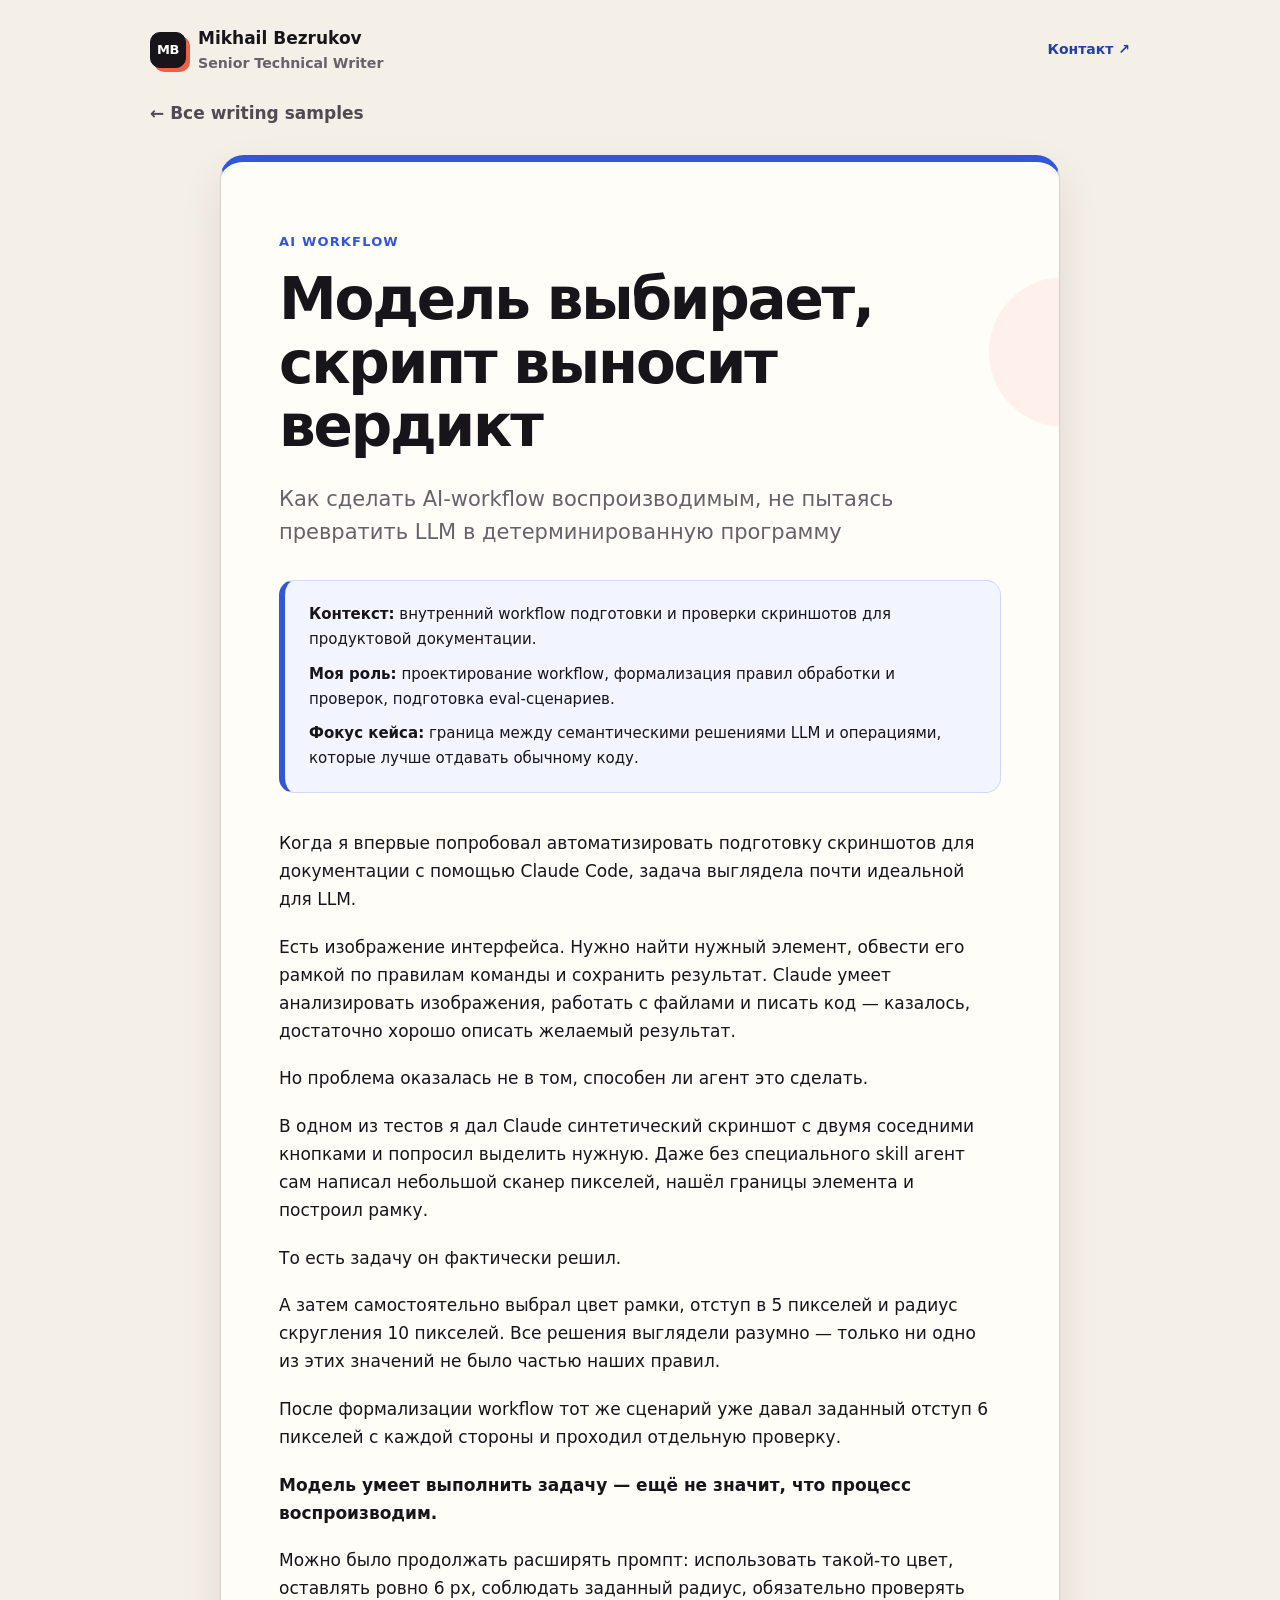
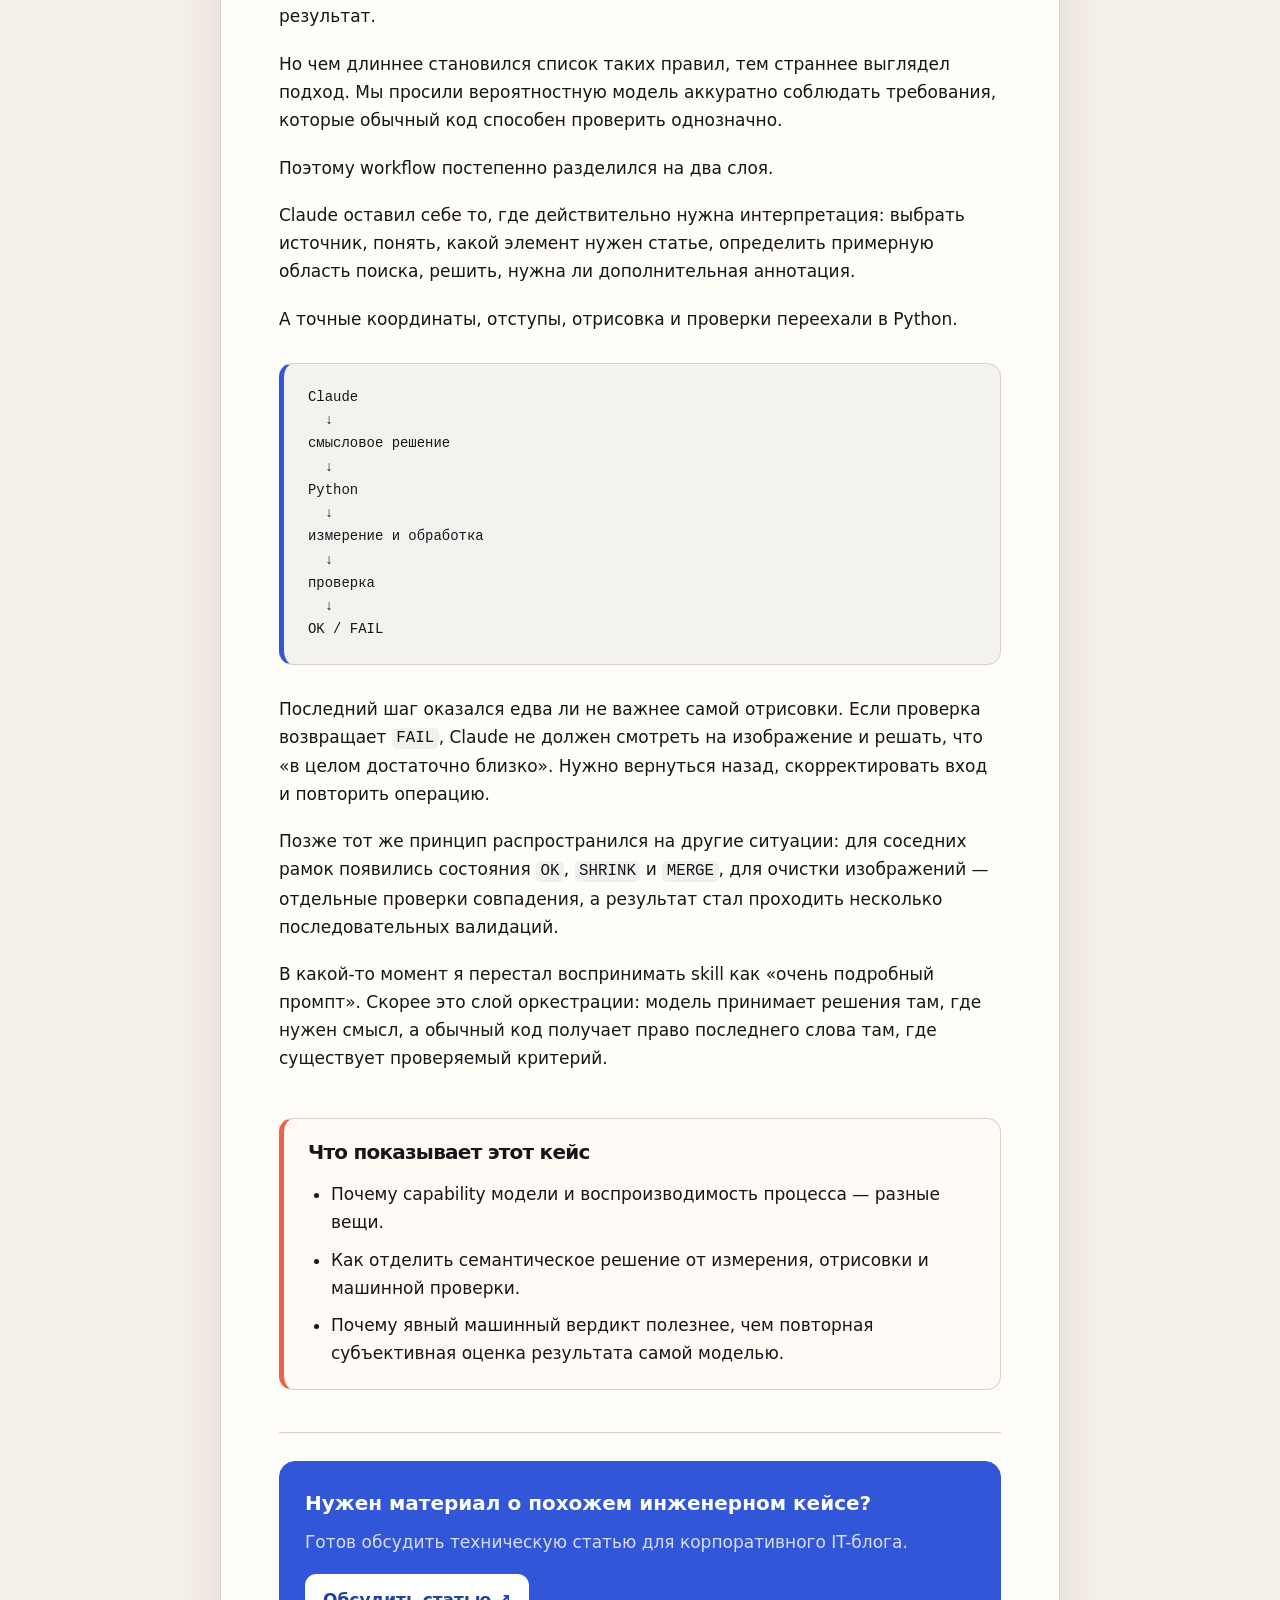
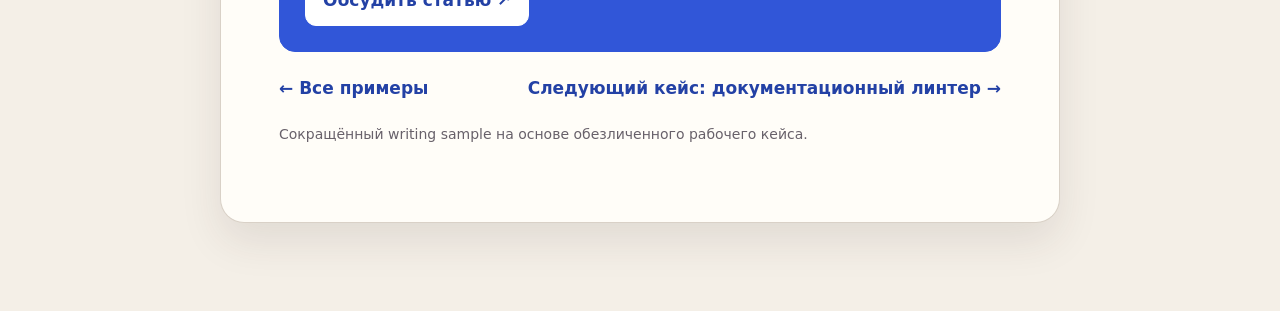
==== samples/ai-workflow.html @ 76d40fda "Update GitHub Pages URLs after username change" ====
<!doctype html>
<html lang="ru">
<head>
  <meta charset="utf-8">
  <meta name="viewport" content="width=device-width, initial-scale=1">
  <meta name="description" content="Как разделить семантические решения LLM и детерминированные проверки, чтобы AI-workflow стал воспроизводимым.">
  <meta name="author" content="Mikhail Bezrukov">
  <meta name="robots" content="index, follow">
  <meta property="og:title" content="Модель выбирает, скрипт выносит вердикт — Mikhail Bezrukov">
  <meta property="og:description" content="Как разделить семантические решения LLM и детерминированные проверки, чтобы AI-workflow стал воспроизводимым.">
  <meta property="og:type" content="article">
  <meta property="og:url" content="https://mikhail-bezrukov-tw.github.io/technical-writing-samples-ru/samples/ai-workflow.html">
  <meta property="og:locale" content="ru_RU">
  <meta name="twitter:card" content="summary">
  <title>Модель выбирает, скрипт выносит вердикт — Mikhail Bezrukov</title>
  <link rel="canonical" href="https://mikhail-bezrukov-tw.github.io/technical-writing-samples-ru/samples/ai-workflow.html">
  <link rel="stylesheet" href="../styles.css">
</head>
<body>
  <div class="article-shell">
    <header class="article-masthead">
      <a class="article-author" href="../index.html">
        <span class="article-author-mark">MB</span>
        <span>Mikhail Bezrukov<small>Senior Technical Writer</small></span>
      </a>
      <a class="article-contact" href="https://t.me/el_miguel" target="_blank" rel="noreferrer">Контакт ↗</a>
    </header>
    <div class="article-top">
      <a class="back" href="../index.html#samples">← Все writing samples</a>
    </div>
  </div>

  <article class="article">
    <p class="eyebrow">AI workflow</p>
    <h1>Модель выбирает, скрипт выносит вердикт</h1>
    <p class="subtitle">Как сделать AI-workflow воспроизводимым, не пытаясь превратить LLM в детерминированную программу</p>

    <div class="case-context">
      <p><strong>Контекст:</strong> внутренний workflow подготовки и проверки скриншотов для продуктовой документации.</p>
      <p><strong>Моя роль:</strong> проектирование workflow, формализация правил обработки и проверок, подготовка eval-сценариев.</p>
      <p><strong>Фокус кейса:</strong> граница между семантическими решениями LLM и операциями, которые лучше отдавать обычному коду.</p>
    </div>

    <p>Когда я впервые попробовал автоматизировать подготовку скриншотов для документации с помощью Claude Code, задача выглядела почти идеальной для LLM.</p>

    <p>Есть изображение интерфейса. Нужно найти нужный элемент, обвести его рамкой по правилам команды и сохранить результат. Claude умеет анализировать изображения, работать с файлами и писать код — казалось, достаточно хорошо описать желаемый результат.</p>

    <p>Но проблема оказалась не в том, способен ли агент это сделать.</p>

    <p>В одном из тестов я дал Claude синтетический скриншот с двумя соседними кнопками и попросил выделить нужную. Даже без специального skill агент сам написал небольшой сканер пикселей, нашёл границы элемента и построил рамку.</p>

    <p>То есть задачу он фактически решил.</p>

    <p>А затем самостоятельно выбрал цвет рамки, отступ в 5 пикселей и радиус скругления 10 пикселей. Все решения выглядели разумно — только ни одно из этих значений не было частью наших правил.</p>

    <p>После формализации workflow тот же сценарий уже давал заданный отступ 6 пикселей с каждой стороны и проходил отдельную проверку.</p>

    <p><strong>Модель умеет выполнить задачу — ещё не значит, что процесс воспроизводим.</strong></p>

    <p>Можно было продолжать расширять промпт: использовать такой-то цвет, оставлять ровно 6 px, соблюдать заданный радиус, обязательно проверять результат.</p>

    <p>Но чем длиннее становился список таких правил, тем страннее выглядел подход. Мы просили вероятностную модель аккуратно соблюдать требования, которые обычный код способен проверить однозначно.</p>

    <p>Поэтому workflow постепенно разделился на два слоя.</p>

    <p>Claude оставил себе то, где действительно нужна интерпретация: выбрать источник, понять, какой элемент нужен статье, определить примерную область поиска, решить, нужна ли дополнительная аннотация.</p>

    <p>А точные координаты, отступы, отрисовка и проверки переехали в Python.</p>

<pre><code>Claude
  ↓
смысловое решение
  ↓
Python
  ↓
измерение и обработка
  ↓
проверка
  ↓
OK / FAIL</code></pre>

    <p>Последний шаг оказался едва ли не важнее самой отрисовки. Если проверка возвращает <code>FAIL</code>, Claude не должен смотреть на изображение и решать, что «в целом достаточно близко». Нужно вернуться назад, скорректировать вход и повторить операцию.</p>

    <p>Позже тот же принцип распространился на другие ситуации: для соседних рамок появились состояния <code>OK</code>, <code>SHRINK</code> и <code>MERGE</code>, для очистки изображений — отдельные проверки совпадения, а результат стал проходить несколько последовательных валидаций.</p>

    <p>В какой-то момент я перестал воспринимать skill как «очень подробный промпт». Скорее это слой оркестрации: модель принимает решения там, где нужен смысл, а обычный код получает право последнего слова там, где существует проверяемый критерий.</p>

    <div class="sample-note">
      <h2>Что показывает этот кейс</h2>
      <ul>
        <li>Почему capability модели и воспроизводимость процесса — разные вещи.</li>
        <li>Как отделить семантическое решение от измерения, отрисовки и машинной проверки.</li>
        <li>Почему явный машинный вердикт полезнее, чем повторная субъективная оценка результата самой моделью.</li>
      </ul>
    </div>

    <div class="article-footer">
      <div class="article-footer-cta">
        <strong>Нужен материал о похожем инженерном кейсе?</strong>
        <p>Готов обсудить техническую статью для корпоративного IT-блога.</p>
        <a class="button" href="https://t.me/el_miguel" target="_blank" rel="noreferrer">Обсудить статью ↗</a>
      </div>
      <div class="article-next">
        <a href="../index.html#samples">← Все примеры</a>
        <a href="docs-linter.html">Следующий кейс: документационный линтер →</a>
      </div>
      <p class="meta">Сокращённый writing sample на основе обезличенного рабочего кейса.</p>
    </div>
  </article>
</body>
</html>
---- styles.css ----
:root {
  --bg: #f4efe7;
  --paper: #fffdf8;
  --surface: #ffffff;
  --surface-soft: #f8f7f3;
  --text: #17151a;
  --muted: #68616a;
  --muted-dark: #514a54;
  --border: #d9d1c7;
  --border-strong: #c9c0b4;

  --accent: #3156d8;
  --accent-dark: #2341a5;
  --accent-soft: #e8edff;

  --coral: #ef6048;
  --coral-dark: #bd402f;
  --coral-soft: #ffe9e3;

  --code-bg: #f1f0ec;
  --max: 1180px;
  --article: 840px;
  --radius: 22px;
  --shadow: 0 18px 42px rgba(55, 43, 37, 0.10);
}

* {
  box-sizing: border-box;
}

html {
  scroll-behavior: smooth;
}

::selection {
  background: #cdd8ff;
  color: var(--text);
}

body {
  margin: 0;
  background: var(--bg);
  color: var(--text);
  font-family: ui-sans-serif, system-ui, -apple-system, BlinkMacSystemFont, "Segoe UI",
    sans-serif;
  line-height: 1.65;
  font-size: 17px;
  -webkit-font-smoothing: antialiased;
}

a {
  color: inherit;
}

a,
button,
.card {
  -webkit-tap-highlight-color: transparent;
}

a:focus-visible,
.button:focus-visible,
.card:focus-visible {
  outline: 3px solid rgba(49, 86, 216, 0.33);
  outline-offset: 4px;
}

.wrap {
  width: min(calc(100% - 48px), var(--max));
  margin: 0 auto;
}

/* Hero */

.hero {
  position: relative;
  overflow: hidden;
  padding: 0 0 74px;
  background:
    linear-gradient(135deg, #fffdf8 0%, #fffdf8 72%, #edf1ff 72%, #edf1ff 100%);
  border-bottom: 1px solid var(--border);
}

.hero::before {
  content: "";
  position: absolute;
  right: 9%;
  top: 150px;
  width: 170px;
  height: 170px;
  border: 1px solid rgba(239, 96, 72, 0.55);
  border-radius: 32px;
  background: rgba(255, 233, 227, 0.86);
  transform: rotate(8deg);
  box-shadow: 22px 22px 0 rgba(49, 86, 216, 0.08);
  pointer-events: none;
}

.hero::after {
  content: "";
  position: absolute;
  right: -105px;
  bottom: -160px;
  width: 330px;
  height: 330px;
  border: 1px solid rgba(49, 86, 216, 0.26);
  border-radius: 50%;
  box-shadow:
    0 0 0 46px rgba(49, 86, 216, 0.045),
    0 0 0 92px rgba(49, 86, 216, 0.022);
  pointer-events: none;
}

.topnav {
  display: flex;
  align-items: center;
  justify-content: space-between;
  min-height: 76px;
  margin-bottom: 58px;
}

.brand {
  display: inline-grid;
  place-items: center;
  width: 42px;
  height: 42px;
  border: 1px solid var(--text);
  border-radius: 11px;
  background: var(--text);
  color: #fff;
  text-decoration: none;
  font-weight: 850;
  letter-spacing: -0.04em;
  box-shadow: 5px 5px 0 var(--coral);
  transition: transform .15s ease, box-shadow .15s ease;
}

.brand:hover {
  transform: translate(-1px, -1px);
  box-shadow: 7px 7px 0 var(--coral);
}

.nav-links {
  display: flex;
  align-items: center;
  gap: 30px;
}

.nav-links a {
  position: relative;
  color: var(--muted-dark);
  text-decoration: none;
  font-size: 15px;
  font-weight: 700;
}

.nav-links a::after {
  content: "";
  position: absolute;
  left: 0;
  right: 100%;
  bottom: -5px;
  height: 2px;
  background: var(--coral);
  transition: right .16s ease;
}

.nav-links a:hover::after {
  right: 0;
}

.hero-inner {
  position: relative;
  z-index: 1;
  max-width: 900px;
}

.eyebrow {
  margin: 0 0 16px;
  color: var(--accent);
  font-size: 13px;
  font-weight: 850;
  letter-spacing: .09em;
  text-transform: uppercase;
}

.hero .eyebrow::before {
  content: "●";
  margin-right: 9px;
  color: var(--coral);
  font-size: .72em;
  vertical-align: 1px;
}

h1,
h2,
h3 {
  line-height: 1.1;
  letter-spacing: -0.038em;
}

h1 {
  margin: 0;
  font-size: clamp(48px, 7vw, 82px);
  font-weight: 820;
}

.role {
  margin: 14px 0 0;
  color: var(--muted);
  font-size: clamp(24px, 3.5vw, 36px);
  letter-spacing: -0.025em;
}

.lead {
  max-width: 820px;
  margin: 32px 0 0;
  font-size: 21px;
  line-height: 1.58;
}

.hero-actions {
  display: flex;
  flex-wrap: wrap;
  gap: 12px;
  margin-top: 32px;
}

/* Generic */

.tags {
  display: flex;
  flex-wrap: wrap;
  gap: 8px;
}

.tag {
  display: inline-flex;
  align-items: center;
  padding: 7px 11px;
  border: 1px solid var(--border);
  border-radius: 999px;
  background: rgba(255,255,255,0.76);
  color: #4e4850;
  font-size: 13px;
  font-weight: 650;
}

.button {
  display: inline-flex;
  align-items: center;
  justify-content: center;
  min-height: 46px;
  padding: 11px 17px;
  border: 1px solid var(--accent);
  border-radius: 11px;
  background: var(--accent);
  color: #fff;
  font-weight: 780;
  text-decoration: none;
  box-shadow: 0 7px 0 rgba(35, 65, 165, .12);
  transition:
    transform .15s ease,
    box-shadow .15s ease,
    background .15s ease;
}

.button:hover {
  transform: translateY(-2px);
  box-shadow: 0 10px 20px rgba(49, 86, 216, .17);
}

.button.secondary {
  border-color: var(--border-strong);
  background: var(--paper);
  color: var(--text);
  box-shadow: none;
}

.button.secondary:hover {
  border-color: var(--coral);
  color: var(--coral-dark);
}

.section {
  padding: 82px 0;
  border-bottom: 1px solid var(--border);
}

#about.section {
  background: #fff9f1;
}

#samples.section {
  background:
    linear-gradient(rgba(49, 86, 216, 0.035) 1px, transparent 1px),
    linear-gradient(90deg, rgba(49, 86, 216, 0.035) 1px, transparent 1px),
    #f0f3ff;
  background-size: 32px 32px;
}

#contact.section {
  background: #fff9f1;
}

.section-grid {
  display: grid;
  grid-template-columns: 230px minmax(0, 800px);
  gap: 72px;
  align-items: start;
}

.section-label span {
  display: inline-grid;
  place-items: center;
  min-width: 40px;
  height: 28px;
  padding: 0 10px;
  margin-bottom: 12px;
  border-radius: 999px;
  background: var(--coral);
  color: #fff;
  font-size: 12px;
  font-weight: 850;
  letter-spacing: .09em;
}

.section-label h2,
.section-heading h2 {
  margin: 0;
  font-size: 32px;
}

.section-heading {
  display: flex;
  align-items: end;
  justify-content: space-between;
  gap: 32px;
  margin-bottom: 34px;
}

.section-heading > p {
  max-width: 560px;
  margin: 0;
  color: var(--muted-dark);
  text-align: right;
}

.about {
  max-width: 800px;
  color: #343039;
}

.about p {
  margin: 0 0 1.25em;
}

.about p:last-child {
  margin-bottom: 0;
}

.about-lead {
  color: var(--text);
  font-size: 23px;
  line-height: 1.5;
  letter-spacing: -0.015em;
}

.about-note {
  margin-top: 22px !important;
  color: var(--muted);
  font-size: 14px;
}

.proof-grid {
  display: grid;
  grid-template-columns: repeat(2, minmax(0, 1fr));
  gap: 12px;
  margin: 30px 0 22px;
}

.proof {
  position: relative;
  overflow: hidden;
  padding: 20px 20px 19px;
  border: 1px solid var(--border);
  border-radius: 16px;
  background: var(--paper);
  box-shadow: 0 8px 20px rgba(77, 59, 48, .045);
}

.proof::before {
  content: "";
  position: absolute;
  inset: 0 auto 0 0;
  width: 5px;
  background: var(--accent);
}

.proof strong {
  display: block;
  margin-bottom: 5px;
  color: var(--text);
  font-size: 18px;
}

.proof span {
  color: var(--muted);
  font-size: 14px;
}

.expertise-row {
  display: flex;
  flex-wrap: wrap;
  gap: 8px;
  margin: 4px 0 22px;
}

.expertise-pill {
  display: inline-flex;
  align-items: center;
  min-height: 34px;
  padding: 7px 12px;
  border: 1px solid var(--border);
  border-radius: 999px;
  background: rgba(255,255,255,.78);
  color: var(--muted-dark);
  font-size: 13px;
  font-weight: 700;
  line-height: 1;
}

/* Cards */

.grid {
  display: grid;
  grid-template-columns: repeat(3, minmax(0, 1fr));
  gap: 18px;
}

.card {
  --card-accent: var(--accent);
  position: relative;
  display: flex;
  flex-direction: column;
  min-height: 405px;
  padding: 27px 25px 24px;
  overflow: hidden;
  border: 1px solid rgba(23, 21, 26, 0.14);
  border-radius: var(--radius);
  background: var(--paper);
  box-shadow: 0 12px 26px rgba(47, 39, 35, .07);
  text-decoration: none;
  transition:
    transform .18s ease,
    border-color .18s ease,
    box-shadow .18s ease;
}

.grid .card {
  --card-accent: var(--accent);
}

.grid .card.featured-card {
  --card-accent: var(--coral);
}

.grid .card.short-card {
  --card-accent: var(--accent);
}

.card::before {
  content: "";
  position: absolute;
  inset: 0 0 auto 0;
  height: 6px;
  background: var(--card-accent);
}

.card::after {
  content: "";
  position: absolute;
  right: -34px;
  bottom: -48px;
  width: 120px;
  height: 120px;
  border: 1px solid color-mix(in srgb, var(--card-accent) 28%, transparent);
  border-radius: 50%;
  opacity: .8;
  pointer-events: none;
}

.card:hover {
  transform: translateY(-6px);
  border-color: color-mix(in srgb, var(--card-accent) 45%, var(--border));
  box-shadow: 0 20px 38px rgba(47, 39, 35, .12);
}

.featured-card {
  background: #fffaf7;
}

.card-top {
  display: flex;
  align-items: center;
  justify-content: space-between;
  gap: 14px;
  margin-bottom: 20px;
}

.card-kicker {
  color: var(--card-accent);
  font-size: 12px;
  font-weight: 850;
  text-transform: uppercase;
  letter-spacing: .075em;
}

.card-number {
  color: color-mix(in srgb, var(--card-accent) 72%, #6f6870);
  font-size: 14px;
  font-weight: 850;
}

.card h3 {
  margin: 0;
  font-size: 26px;
}

.card > p {
  margin: 18px 0 0;
  color: var(--muted);
}

.card .tags {
  margin-top: auto;
  padding-top: 24px;
}

.card .tag {
  border-color: color-mix(in srgb, var(--card-accent) 20%, var(--border));
  background: color-mix(in srgb, var(--card-accent) 6%, #fff);
}

.card-link {
  display: flex;
  align-items: center;
  gap: 8px;
  margin-top: 20px;
  color: var(--card-accent);
  font-weight: 850;
}

.card-link span {
  transition: transform .16s ease;
}

.card:hover .card-link span {
  transform: translateX(5px);
}

/* Bottom CTA */

.section-last {
  padding-bottom: 74px;
}

.bottom-grid {
  display: grid;
  grid-template-columns: 1.08fr .92fr;
  gap: 18px;
}

.cta-card {
  min-height: 300px;
  padding: 31px;
  border: 1px solid var(--border);
  border-radius: var(--radius);
  background: var(--paper);
  box-shadow: 0 12px 30px rgba(55, 43, 37, .07);
}

.cta-accent {
  border-color: var(--accent);
  background: var(--accent);
  color: #fff;
  box-shadow: 0 18px 38px rgba(49, 86, 216, .20);
}

.cta-kicker {
  margin: 0 0 12px;
  color: var(--coral);
  font-size: 12px;
  font-weight: 850;
  letter-spacing: .09em;
  text-transform: uppercase;
}

.cta-accent .cta-kicker {
  color: #ffd5ca;
}

.cta-card h2 {
  margin: 0;
  font-size: 30px;
}

.cta-card > p:not(.cta-kicker) {
  max-width: 640px;
  margin: 18px 0 0;
  color: var(--muted);
}

.cta-accent > p:not(.cta-kicker) {
  color: rgba(255,255,255,.83);
}

.cta-accent .button {
  border-color: #fff;
  background: #fff;
  color: var(--accent-dark);
  box-shadow: none;
}

.cta-accent .button.secondary {
  border-color: rgba(255,255,255,.44);
  background: rgba(255,255,255,.10);
  color: #fff;
}

.cta-accent .button.secondary:hover {
  border-color: #fff;
  color: #fff;
}

.text-link {
  display: inline-flex;
  align-items: center;
  gap: 8px;
  margin-top: 26px;
  color: var(--coral-dark);
  font-weight: 850;
  text-decoration: none;
}

.text-link span {
  transition: transform .15s ease;
}

.text-link:hover span {
  transform: translate(2px, -2px);
}

.contact-box {
  display: grid;
  grid-template-columns: repeat(2, minmax(0, 1fr));
  gap: 12px;
  max-width: 526px;
  margin-top: 28px;
}

.contact-option {
  display: grid;
  gap: 8px;
  justify-items: stretch;
}

.contact-option .button {
  width: 100%;
}

.contact-detail {
  color: rgba(255,255,255,.68);
  font-size: 13px;
  text-align: center;
}

/* Footer */

footer {
  padding: 0 0 36px;
  background: #fff9f1;
  color: var(--muted);
  font-size: 14px;
}

.footer-inner {
  display: flex;
  justify-content: space-between;
  gap: 24px;
  padding-top: 24px;
  border-top: 1px solid var(--border);
}

.footer-inner a {
  color: var(--muted-dark);
  text-decoration: none;
}

.footer-inner a:hover {
  color: var(--accent-dark);
}

/* Article pages */

.article-shell {
  width: min(calc(100% - 48px), 980px);
  margin: 0 auto;
}

.article-masthead {
  display: flex;
  align-items: center;
  justify-content: space-between;
  gap: 18px;
  padding: 24px 0 0;
}

.article-author {
  display: inline-flex;
  align-items: center;
  gap: 12px;
  color: var(--text);
  text-decoration: none;
  font-weight: 750;
}

.article-author-mark {
  display: inline-grid;
  place-items: center;
  width: 36px;
  height: 36px;
  border: 1px solid var(--text);
  border-radius: 10px;
  background: var(--text);
  color: white;
  font-size: 13px;
  letter-spacing: -.03em;
  box-shadow: 4px 4px 0 var(--coral);
}

.article-author small {
  display: block;
  color: var(--muted);
  font-weight: 550;
}

.article-contact {
  color: var(--accent-dark);
  font-size: 14px;
  font-weight: 800;
  text-decoration: none;
}

.article-top {
  display: flex;
  justify-content: space-between;
  gap: 16px;
  padding: 24px 0 0;
}

.back {
  display: inline-flex;
  align-items: center;
  gap: 6px;
  color: var(--muted-dark);
  text-decoration: none;
  font-weight: 700;
}

.back:hover {
  color: var(--coral-dark);
}

.article {
  position: relative;
  width: min(calc(100% - 48px), var(--article));
  margin: 28px auto 90px;
  padding: 54px 58px 60px;
  overflow: hidden;
  border: 1px solid var(--border);
  border-top: 7px solid var(--accent);
  border-radius: 24px;
  background: var(--paper);
  box-shadow: var(--shadow);
}

.article::after {
  content: "";
  position: absolute;
  right: -80px;
  top: 115px;
  width: 150px;
  height: 150px;
  border-radius: 50%;
  background: rgba(239, 96, 72, .08);
  pointer-events: none;
}

.article h1 {
  margin: 0;
  font-size: clamp(38px, 6vw, 58px);
}

.article h2 {
  margin: 2.1em 0 .75em;
  font-size: 28px;
}

.article h3 {
  margin: 1.8em 0 .65em;
  font-size: 21px;
}

.subtitle {
  margin: 20px 0 34px;
  color: var(--muted);
  font-size: 21px;
  line-height: 1.55;
}

.article p {
  margin: 1.15em 0;
}

.article strong {
  font-weight: 790;
}

.article code {
  padding: .08em .28em;
  border-radius: 5px;
  background: var(--code-bg);
  font-size: .93em;
}

.article pre {
  overflow-x: auto;
  margin: 30px 0;
  padding: 22px 24px;
  border: 1px solid #d8d4cc;
  border-left: 5px solid var(--accent);
  border-radius: 14px;
  background: #f3f2ee;
  font-size: 15px;
  line-height: 1.55;
}

.article pre code {
  padding: 0;
  background: transparent;
}

.article ul,
.article ol {
  padding-left: 1.35em;
}

.article li + li {
  margin-top: .55em;
}

.article table {
  width: 100%;
  margin: 28px 0;
  overflow: hidden;
  border: 1px solid var(--border);
  border-collapse: separate;
  border-spacing: 0;
  border-radius: 13px;
  font-size: 15px;
}

.article th,
.article td {
  padding: 12px 12px;
  border-bottom: 1px solid var(--border);
  text-align: left;
  vertical-align: top;
}

.article tr:last-child td {
  border-bottom: 0;
}

.article th {
  background: var(--accent-soft);
  color: var(--accent-dark);
  font-weight: 800;
}

.article td {
  color: #3f3942;
}

.case-context {
  display: grid;
  grid-template-columns: 1fr;
  gap: 10px;
  margin: 32px 0 36px;
  padding: 21px 22px 21px 24px;
  border: 1px solid #cfd8fa;
  border-left: 6px solid var(--accent);
  border-radius: 15px;
  background: #f2f5ff;
}

.case-context p {
  margin: 0;
  font-size: 15px;
}

.case-context strong {
  color: var(--text);
}

.sample-note {
  margin-top: 46px;
  padding: 22px 24px;
  border: 1px solid var(--border);
  border-left: 5px solid var(--coral);
  border-radius: 14px;
  background: #fffaf5;
}

.sample-note h2 {
  margin: 0 0 10px;
  color: var(--text);
  font-size: 20px;
}

.sample-note p,
.sample-note ul {
  margin-bottom: 0;
}

.article-footer {
  margin-top: 42px;
  padding-top: 28px;
  border-top: 1px solid var(--border);
}

.article-footer-cta {
  padding: 25px;
  border: 1px solid var(--accent);
  border-radius: 16px;
  background: var(--accent);
  color: #fff;
}

.article-footer-cta strong {
  display: block;
  font-size: 20px;
}

.article-footer-cta p {
  margin: 8px 0 18px;
  color: rgba(255,255,255,.80);
}

.article-footer-cta .button {
  border-color: #fff;
  background: #fff;
  color: var(--accent-dark);
  box-shadow: none;
}

.article-next {
  display: flex;
  justify-content: space-between;
  gap: 18px;
  margin-top: 22px;
}

.article-next a {
  color: var(--accent-dark);
  font-weight: 800;
  text-decoration: none;
}

.article-next a:hover {
  color: var(--coral-dark);
}

.meta {
  margin-top: 20px !important;
  color: var(--muted);
  font-size: 14px;
}

/* Responsive */

@media (max-width: 1080px) {
  .hero::before {
    right: 3%;
    width: 135px;
    height: 135px;
  }
}

@media (max-width: 1000px) and (min-width: 701px) {
  .grid {
    grid-template-columns: repeat(2, minmax(0, 1fr));
  }

  .card:last-child {
    grid-column: 1 / -1;
    max-width: calc(50% - 9px);
  }
}

@media (max-width: 920px) {
  .hero {
    background: #fffdf8;
  }

  .hero::before {
    opacity: .55;
    right: -35px;
  }

  .section-grid {
    grid-template-columns: 1fr;
    gap: 26px;
  }

  .section-heading {
    align-items: start;
    flex-direction: column;
  }

  .section-heading > p {
    text-align: left;
  }

  .bottom-grid {
    grid-template-columns: 1fr;
  }
}

@media (max-width: 700px) {
  .grid {
    grid-template-columns: 1fr;
  }

  .card:last-child {
    max-width: none;
  }

  .card {
    min-height: 0;
  }
}

@media (max-width: 680px) {
  .wrap,
  .article-shell {
    width: min(calc(100% - 30px), var(--max));
  }

  .hero {
    padding-bottom: 54px;
  }

  .hero::before,
  .hero::after {
    display: none;
  }

  .topnav {
    min-height: 66px;
    margin-bottom: 44px;
  }

  .nav-links {
    gap: 16px;
  }

  .nav-links a:first-child {
    display: none;
  }

  .nav-links a {
    font-size: 14px;
  }

  h1 {
    font-size: clamp(44px, 14vw, 62px);
  }

  .role {
    font-size: 25px;
  }

  .lead {
    margin-top: 26px;
    font-size: 18px;
  }

  .section {
    padding: 58px 0;
  }

  .about-lead {
    font-size: 20px;
  }

  .proof-grid {
    grid-template-columns: 1fr;
  }

  .card,
  .cta-card {
    padding: 22px;
  }

  .card h3 {
    font-size: 24px;
  }

  .contact-box {
    grid-template-columns: 1fr;
    max-width: 100%;
  }

  .article-masthead {
    align-items: flex-start;
  }

  .article-author small {
    font-size: 11px;
  }

  .article {
    width: min(calc(100% - 24px), var(--article));
    margin-top: 22px;
    padding: 34px 22px 42px;
  }

  .article h1 {
    font-size: clamp(31px, 9vw, 38px);
  }

  .subtitle {
    font-size: 19px;
  }

  .article table {
    display: block;
    overflow-x: auto;
    white-space: nowrap;
  }

  .article-next {
    flex-direction: column;
  }

  .footer-inner {
    flex-direction: column;
  }
}

@media (prefers-reduced-motion: reduce) {
  html {
    scroll-behavior: auto;
  }

  *,
  *::before,
  *::after {
    transition-duration: .01ms !important;
    animation-duration: .01ms !important;
    animation-iteration-count: 1 !important;
  }
}
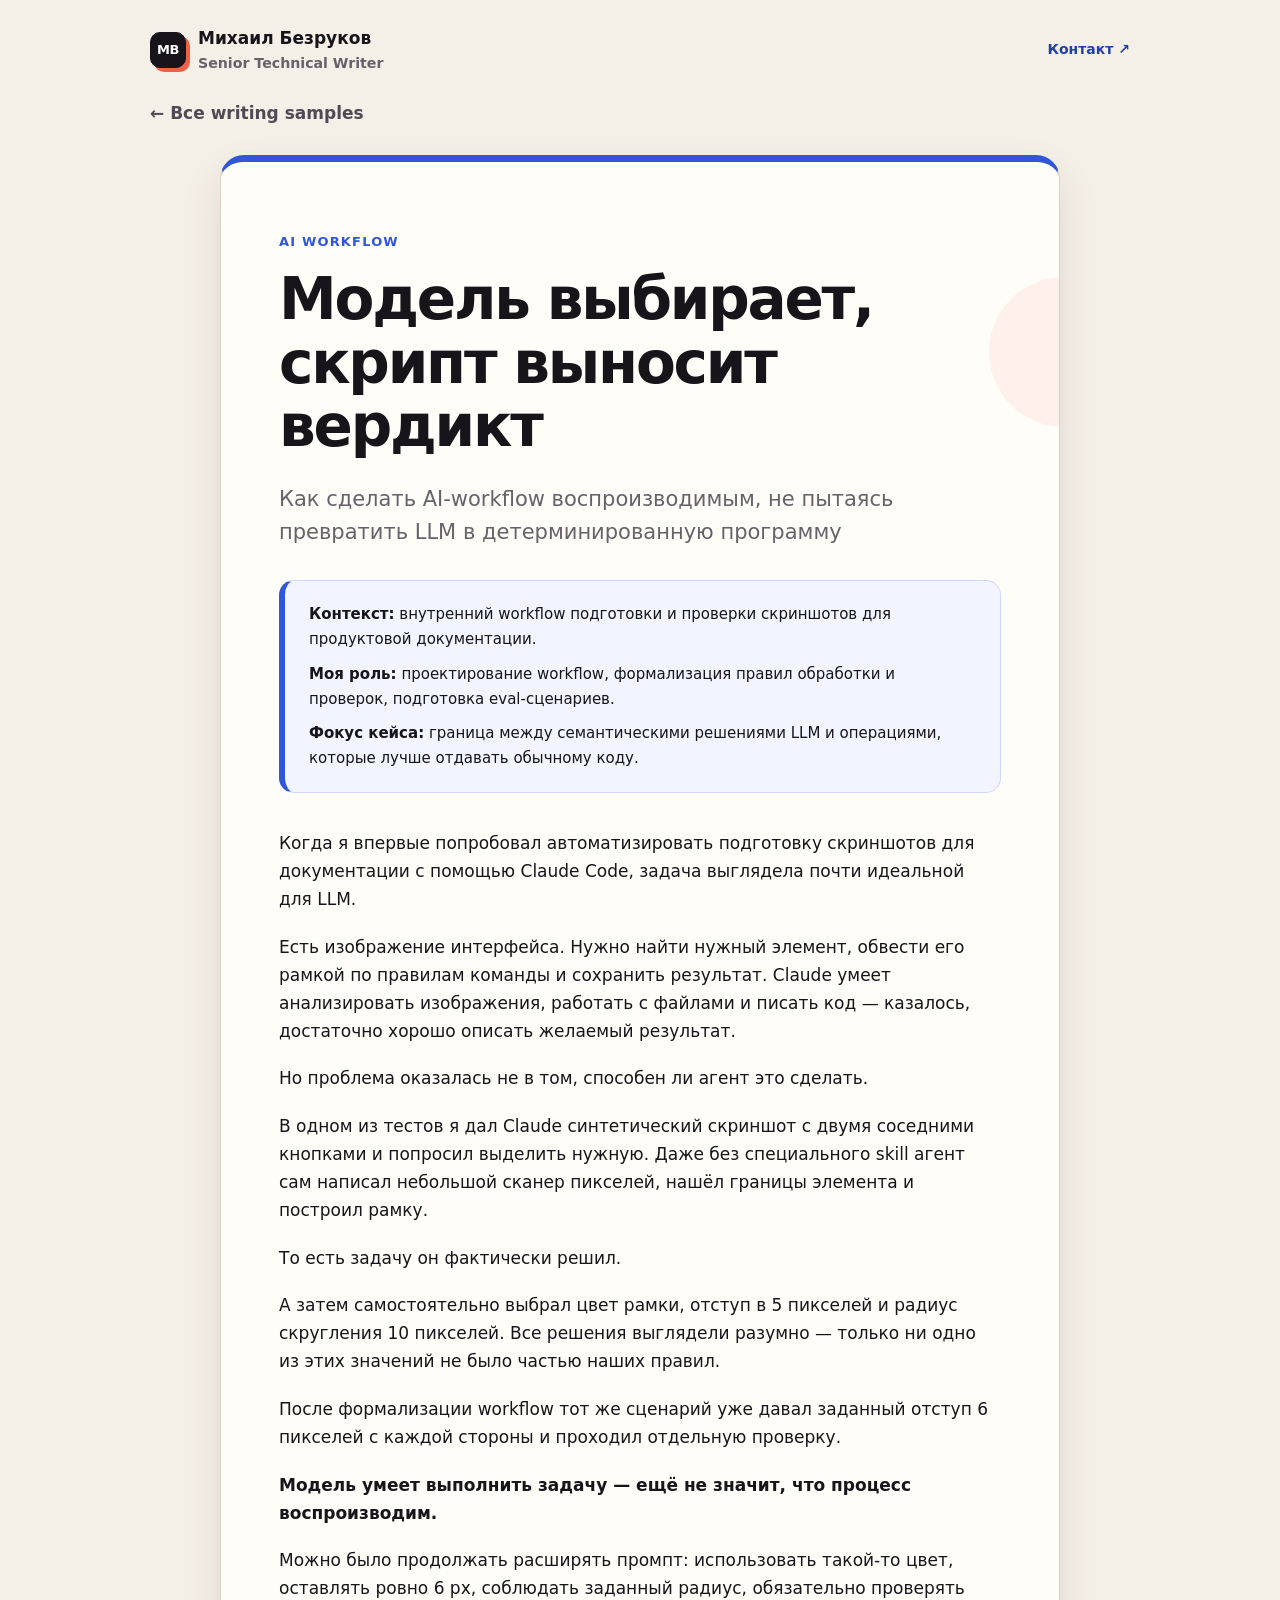
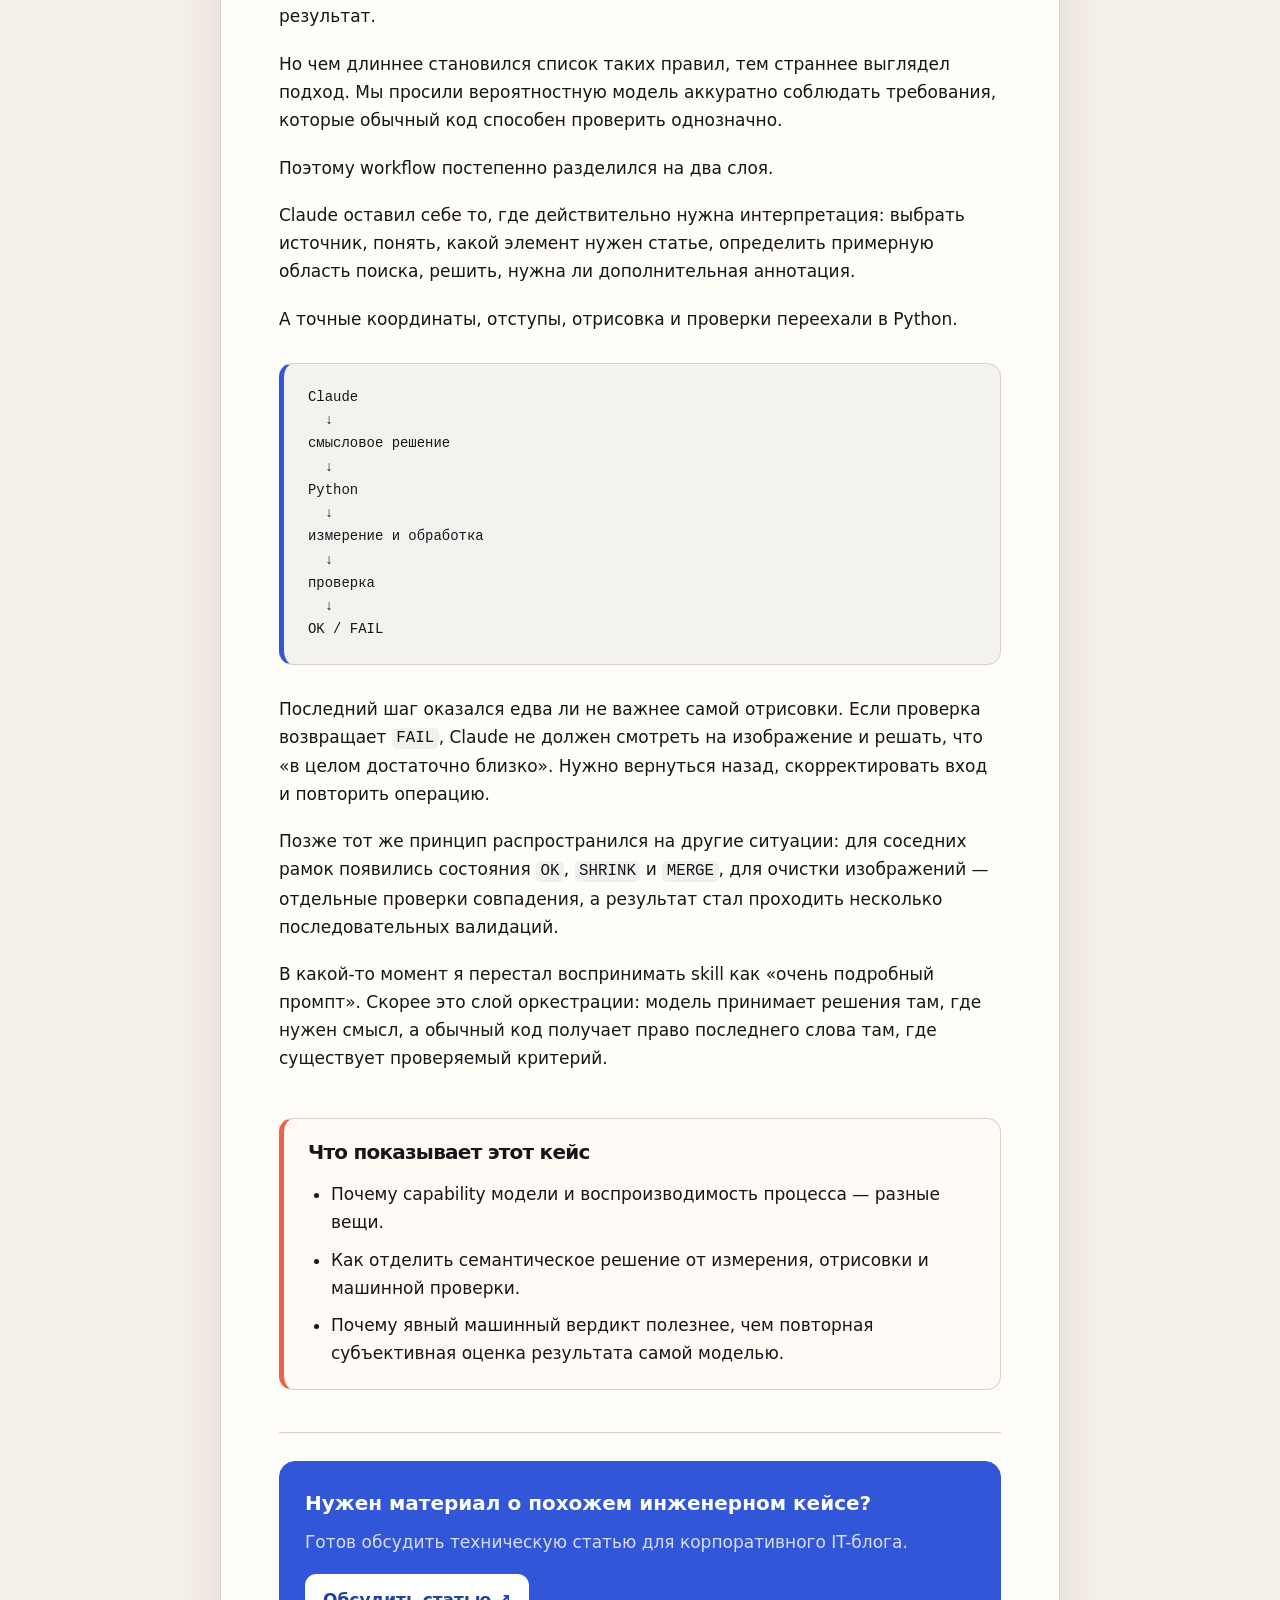
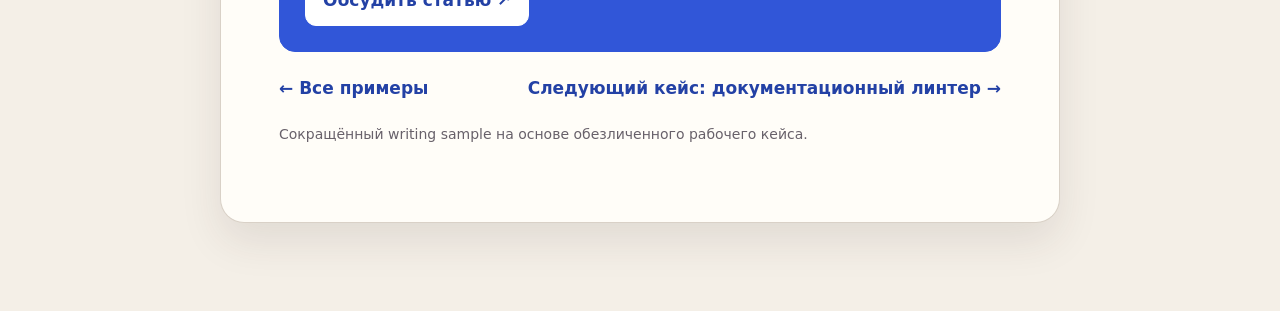
==== commit f596c70b: "Use Cyrillic name across portfolio" ====
--- a/samples/ai-workflow.html
+++ b/samples/ai-workflow.html
@@ -6,13 +6,13 @@
   <meta name="description" content="Как разделить семантические решения LLM и детерминированные проверки, чтобы AI-workflow стал воспроизводимым.">
   <meta name="author" content="Mikhail Bezrukov">
   <meta name="robots" content="index, follow">
-  <meta property="og:title" content="Модель выбирает, скрипт выносит вердикт — Mikhail Bezrukov">
+  <meta property="og:title" content="Модель выбирает, скрипт выносит вердикт — Михаил Безруков">
   <meta property="og:description" content="Как разделить семантические решения LLM и детерминированные проверки, чтобы AI-workflow стал воспроизводимым.">
   <meta property="og:type" content="article">
   <meta property="og:url" content="https://mikhail-bezrukov-tw.github.io/technical-writing-samples-ru/samples/ai-workflow.html">
   <meta property="og:locale" content="ru_RU">
   <meta name="twitter:card" content="summary">
-  <title>Модель выбирает, скрипт выносит вердикт — Mikhail Bezrukov</title>
+  <title>Модель выбирает, скрипт выносит вердикт — Михаил Безруков</title>
   <link rel="canonical" href="https://mikhail-bezrukov-tw.github.io/technical-writing-samples-ru/samples/ai-workflow.html">
   <link rel="stylesheet" href="../styles.css">
 </head>
@@ -21,7 +21,7 @@
     <header class="article-masthead">
       <a class="article-author" href="../index.html">
         <span class="article-author-mark">MB</span>
-        <span>Mikhail Bezrukov<small>Senior Technical Writer</small></span>
+        <span>Михаил Безруков<small>Senior Technical Writer</small></span>
       </a>
       <a class="article-contact" href="https://t.me/el_miguel" target="_blank" rel="noreferrer">Контакт ↗</a>
     </header>
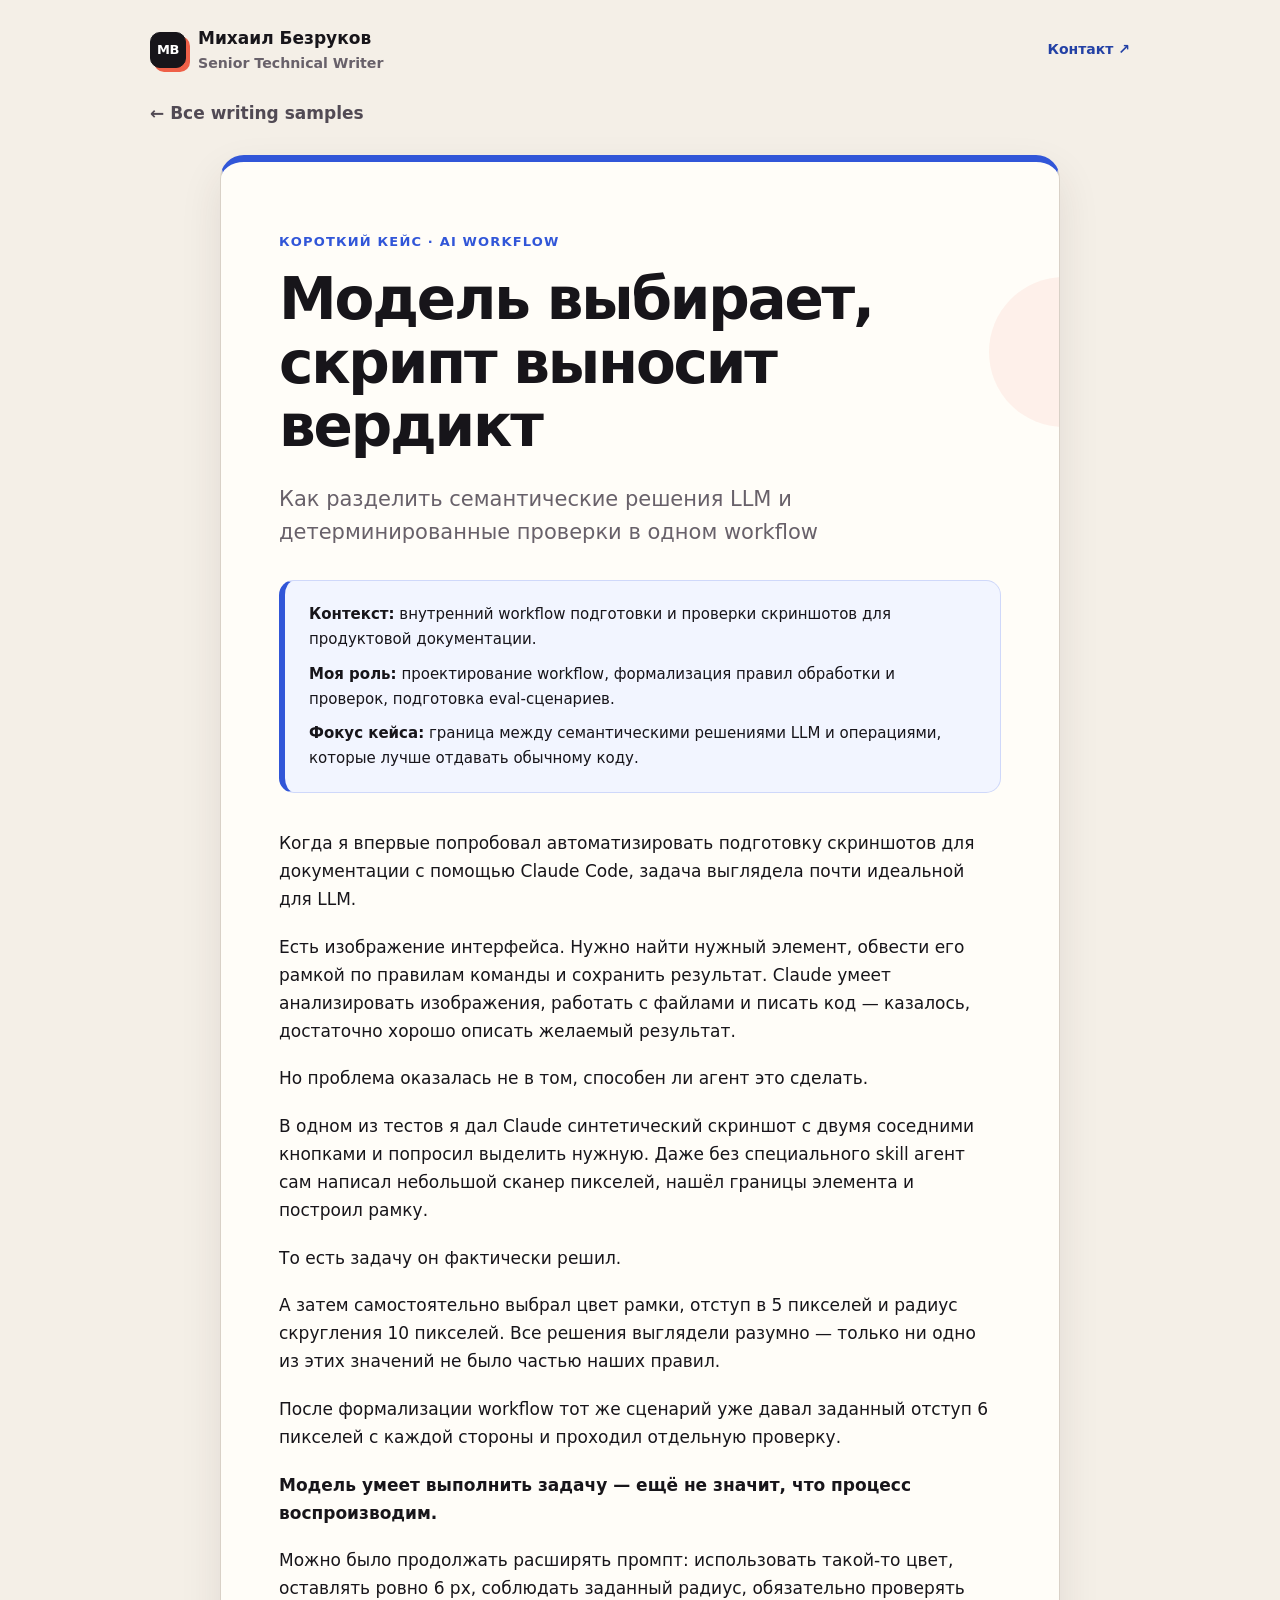
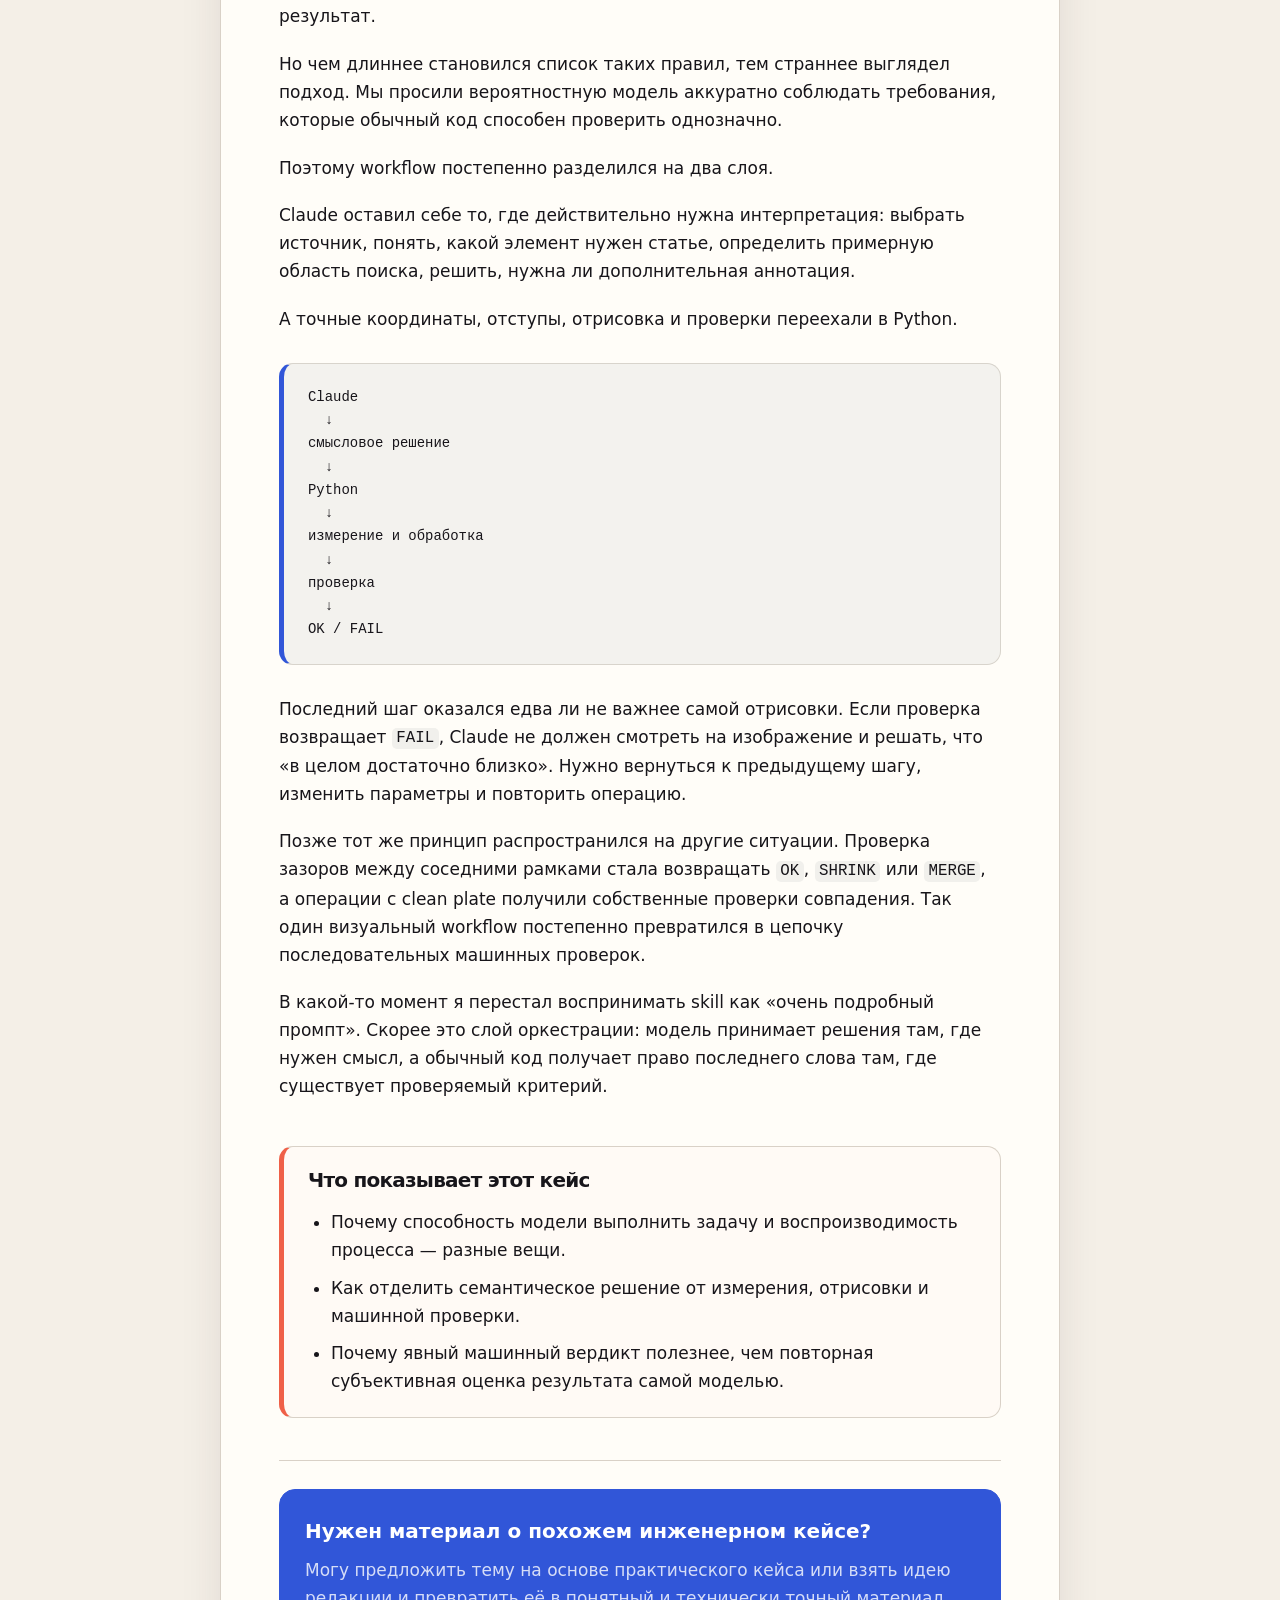
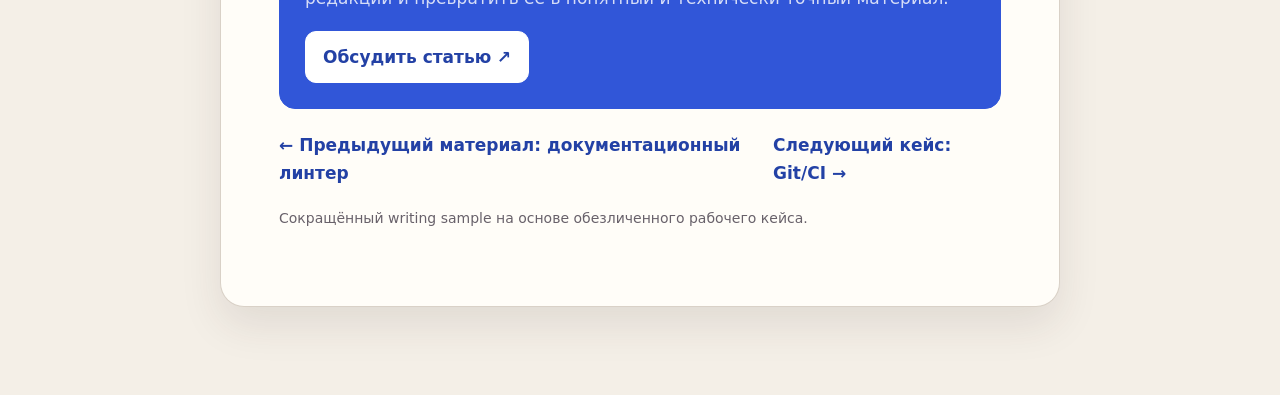
==== commit 082bdca1: "Refine AI workflow short case" ====
--- a/samples/ai-workflow.html
+++ b/samples/ai-workflow.html
@@ -31,9 +31,9 @@
   </div>
 
   <article class="article">
-    <p class="eyebrow">AI workflow</p>
+    <p class="eyebrow">Короткий кейс · AI workflow</p>
     <h1>Модель выбирает, скрипт выносит вердикт</h1>
-    <p class="subtitle">Как сделать AI-workflow воспроизводимым, не пытаясь превратить LLM в детерминированную программу</p>
+    <p class="subtitle">Как разделить семантические решения LLM и детерминированные проверки в одном workflow</p>
 
     <div class="case-context">
       <p><strong>Контекст:</strong> внутренний workflow подготовки и проверки скриншотов для продуктовой документации.</p>
@@ -79,16 +79,16 @@
   ↓
 OK / FAIL</code></pre>
 
-    <p>Последний шаг оказался едва ли не важнее самой отрисовки. Если проверка возвращает <code>FAIL</code>, Claude не должен смотреть на изображение и решать, что «в целом достаточно близко». Нужно вернуться назад, скорректировать вход и повторить операцию.</p>
+    <p>Последний шаг оказался едва ли не важнее самой отрисовки. Если проверка возвращает <code>FAIL</code>, Claude не должен смотреть на изображение и решать, что «в целом достаточно близко». Нужно вернуться к предыдущему шагу, изменить параметры и повторить операцию.</p>
 
-    <p>Позже тот же принцип распространился на другие ситуации: для соседних рамок появились состояния <code>OK</code>, <code>SHRINK</code> и <code>MERGE</code>, для очистки изображений — отдельные проверки совпадения, а результат стал проходить несколько последовательных валидаций.</p>
+    <p>Позже тот же принцип распространился на другие ситуации. Проверка зазоров между соседними рамками стала возвращать <code>OK</code>, <code>SHRINK</code> или <code>MERGE</code>, а операции с clean plate получили собственные проверки совпадения. Так один визуальный workflow постепенно превратился в цепочку последовательных машинных проверок.</p>
 
     <p>В какой-то момент я перестал воспринимать skill как «очень подробный промпт». Скорее это слой оркестрации: модель принимает решения там, где нужен смысл, а обычный код получает право последнего слова там, где существует проверяемый критерий.</p>
 
     <div class="sample-note">
       <h2>Что показывает этот кейс</h2>
       <ul>
-        <li>Почему capability модели и воспроизводимость процесса — разные вещи.</li>
+        <li>Почему способность модели выполнить задачу и воспроизводимость процесса — разные вещи.</li>
         <li>Как отделить семантическое решение от измерения, отрисовки и машинной проверки.</li>
         <li>Почему явный машинный вердикт полезнее, чем повторная субъективная оценка результата самой моделью.</li>
       </ul>
@@ -97,12 +97,12 @@
     <div class="article-footer">
       <div class="article-footer-cta">
         <strong>Нужен материал о похожем инженерном кейсе?</strong>
-        <p>Готов обсудить техническую статью для корпоративного IT-блога.</p>
+        <p>Могу предложить тему на основе практического кейса или взять идею редакции и превратить её в понятный и технически точный материал.</p>
         <a class="button" href="https://t.me/el_miguel" target="_blank" rel="noreferrer">Обсудить статью ↗</a>
       </div>
       <div class="article-next">
-        <a href="../index.html#samples">← Все примеры</a>
-        <a href="docs-linter.html">Следующий кейс: документационный линтер →</a>
+        <a href="docs-linter.html">← Предыдущий материал: документационный линтер</a>
+        <a href="updated-date.html">Следующий кейс: Git/CI →</a>
       </div>
       <p class="meta">Сокращённый writing sample на основе обезличенного рабочего кейса.</p>
     </div>
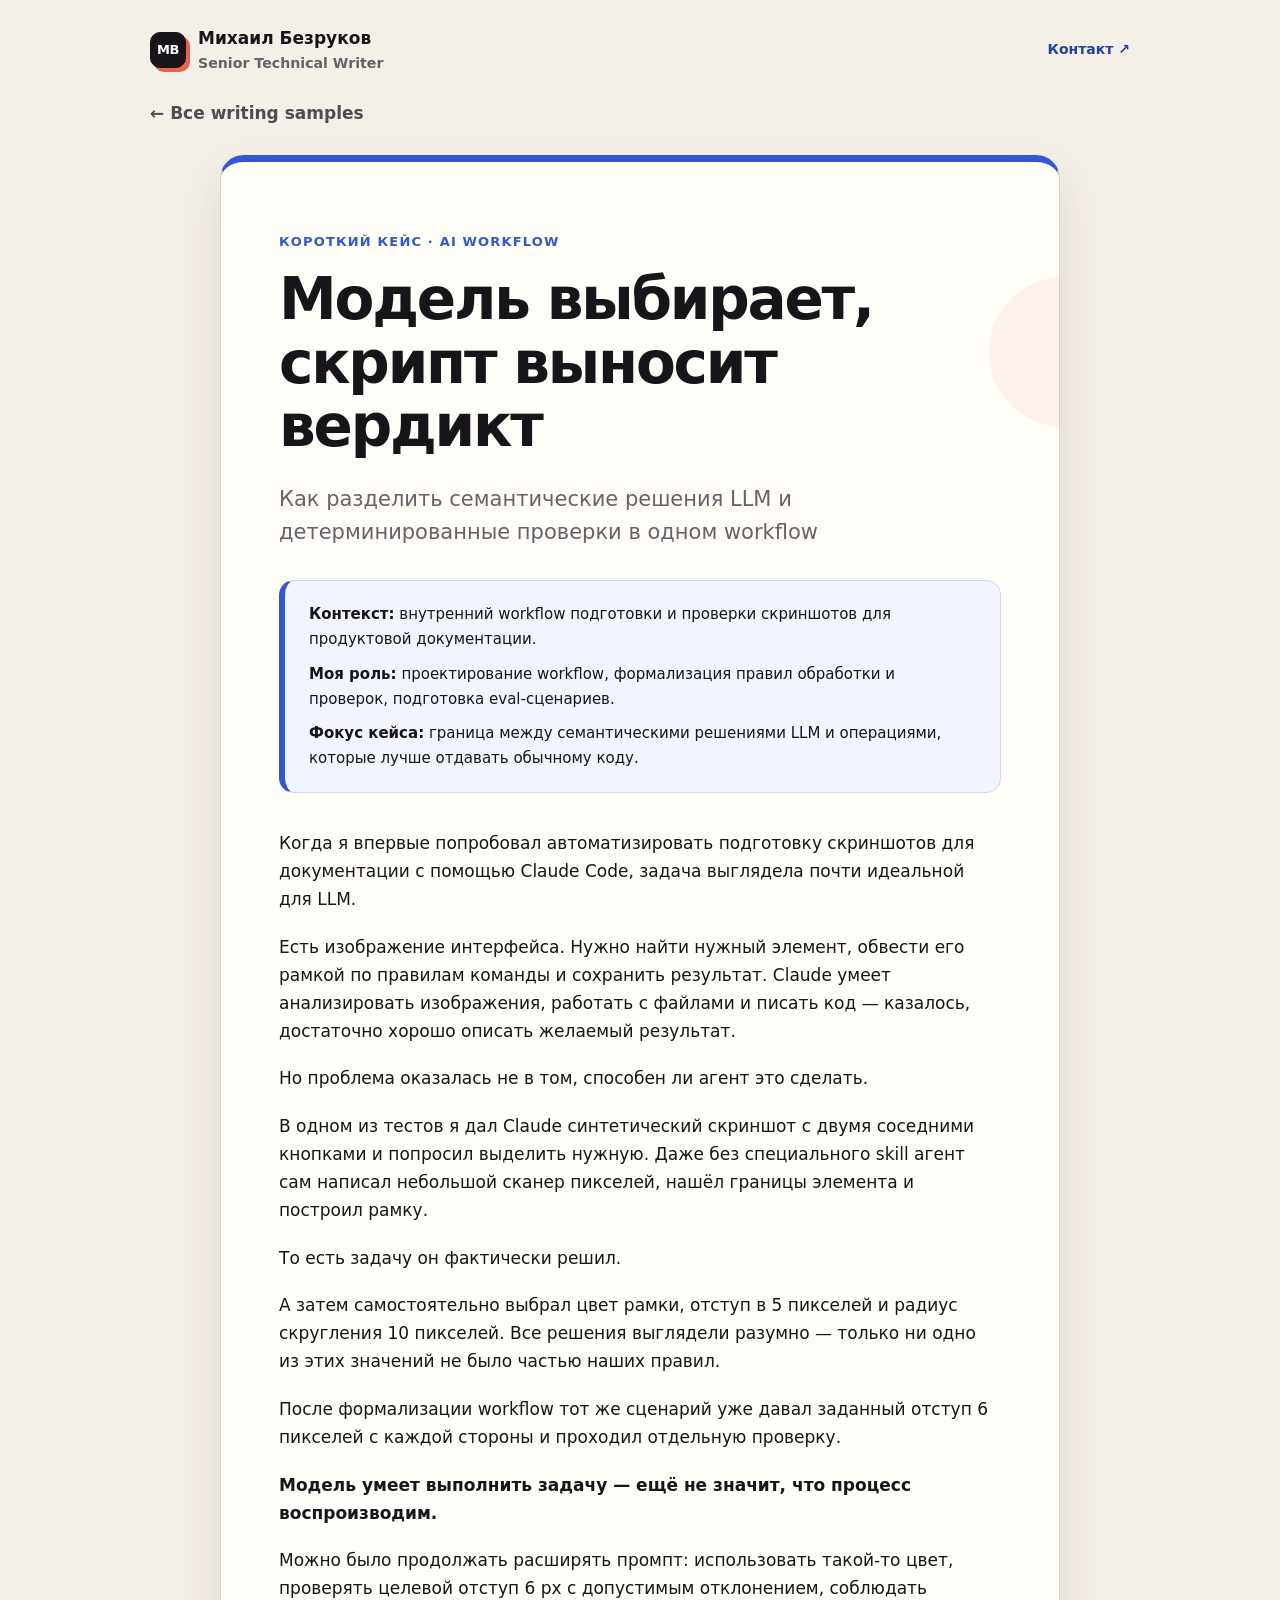
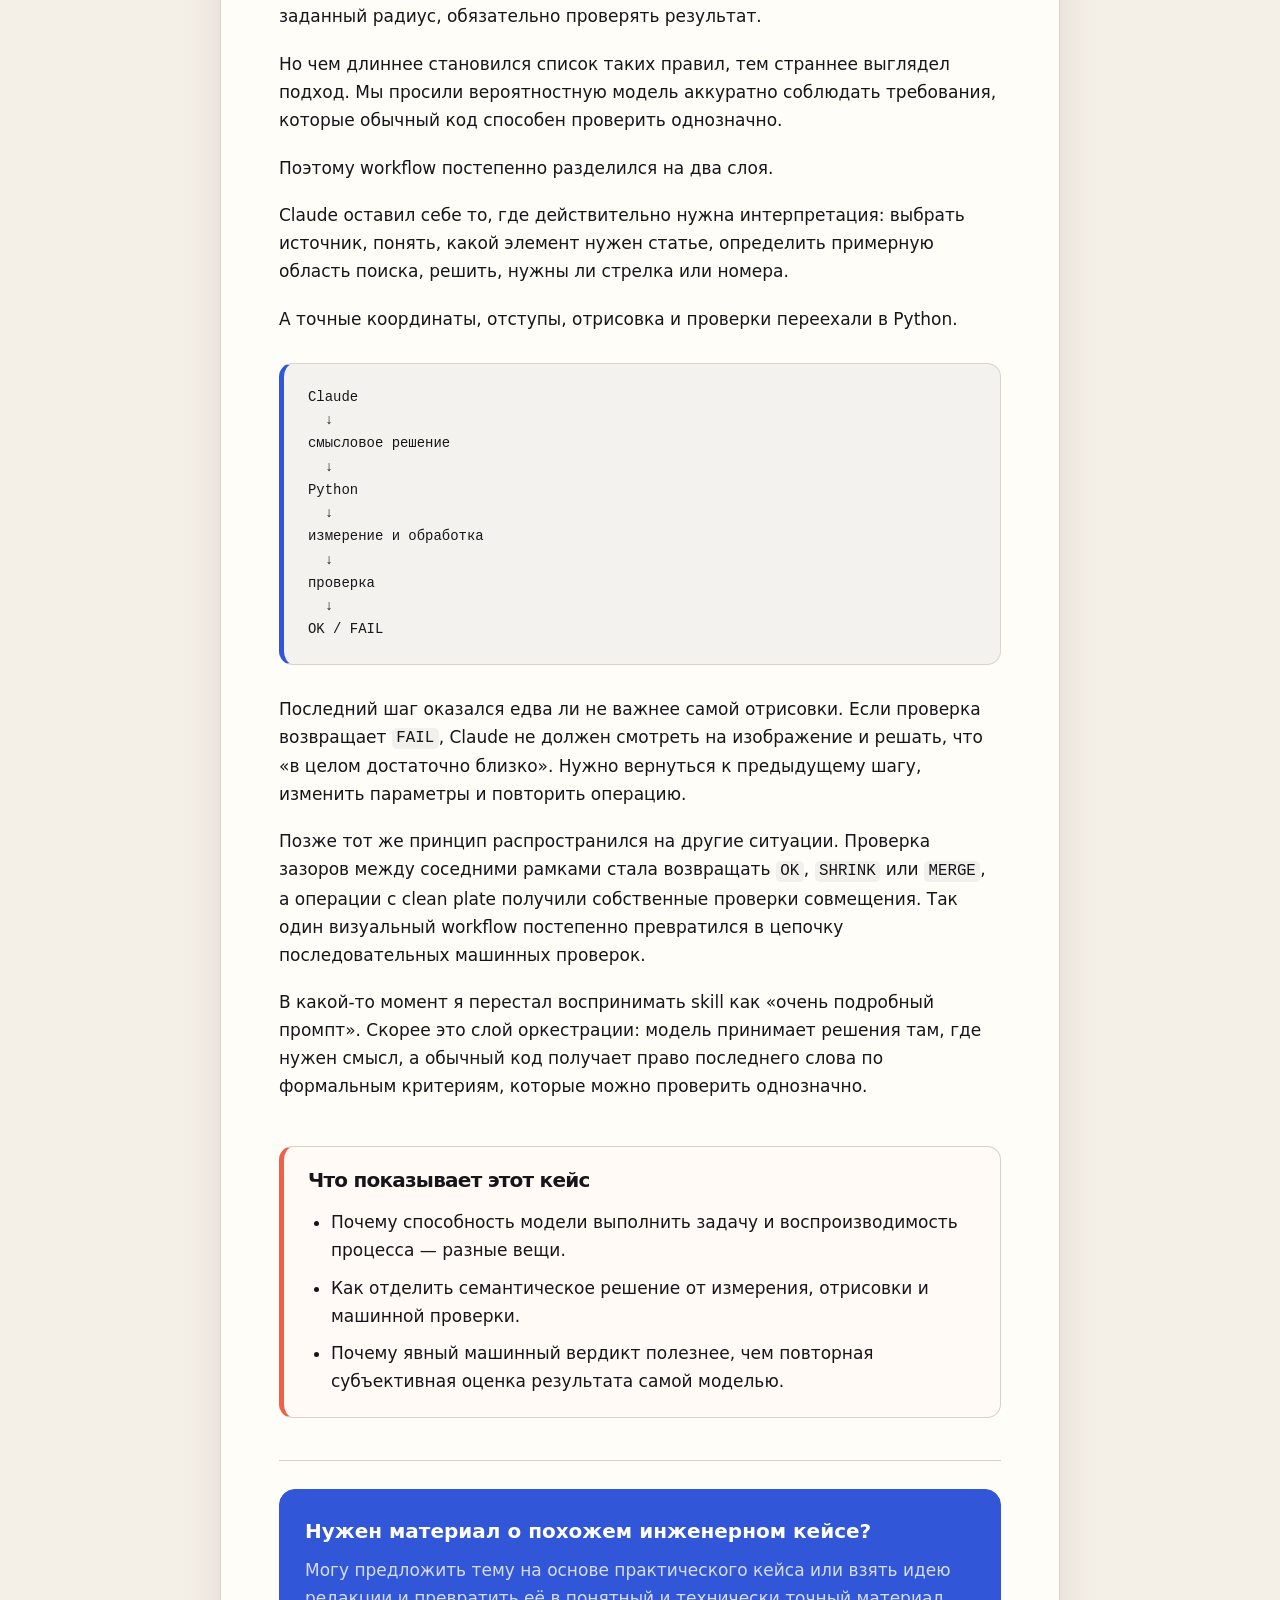
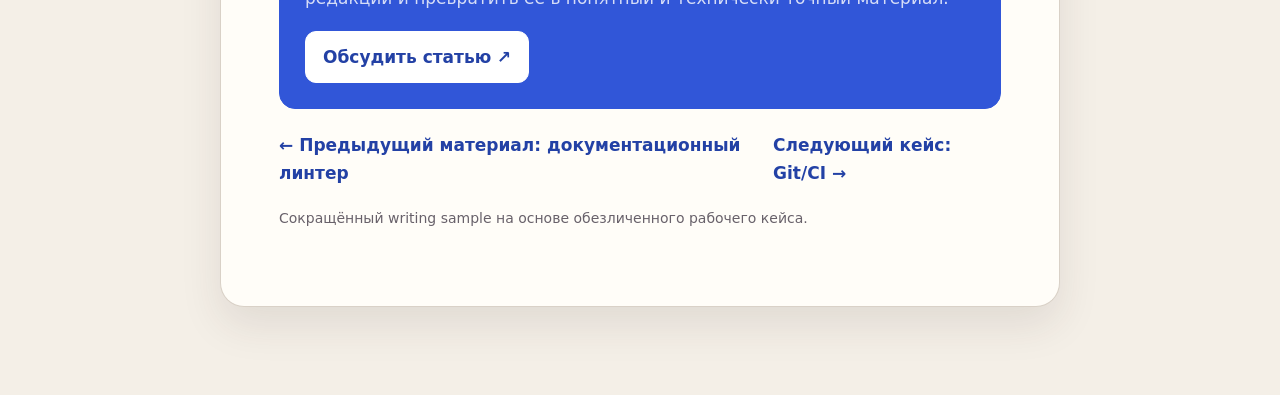
==== commit c1b82b1f: "Apply final audit edits to AI workflow sample" ====
--- a/samples/ai-workflow.html
+++ b/samples/ai-workflow.html
@@ -3,11 +3,11 @@
 <head>
   <meta charset="utf-8">
   <meta name="viewport" content="width=device-width, initial-scale=1">
-  <meta name="description" content="Как разделить семантические решения LLM и детерминированные проверки, чтобы AI-workflow стал воспроизводимым.">
+  <meta name="description" content="Как разделить семантические решения LLM и детерминированные проверки, чтобы повысить воспроизводимость AI-workflow.">
   <meta name="author" content="Mikhail Bezrukov">
   <meta name="robots" content="index, follow">
   <meta property="og:title" content="Модель выбирает, скрипт выносит вердикт — Михаил Безруков">
-  <meta property="og:description" content="Как разделить семантические решения LLM и детерминированные проверки, чтобы AI-workflow стал воспроизводимым.">
+  <meta property="og:description" content="Как разделить семантические решения LLM и детерминированные проверки, чтобы повысить воспроизводимость AI-workflow.">
   <meta property="og:type" content="article">
   <meta property="og:url" content="https://mikhail-bezrukov-tw.github.io/technical-writing-samples-ru/samples/ai-workflow.html">
   <meta property="og:locale" content="ru_RU">
@@ -57,13 +57,13 @@
 
     <p><strong>Модель умеет выполнить задачу — ещё не значит, что процесс воспроизводим.</strong></p>
 
-    <p>Можно было продолжать расширять промпт: использовать такой-то цвет, оставлять ровно 6 px, соблюдать заданный радиус, обязательно проверять результат.</p>
+    <p>Можно было продолжать расширять промпт: использовать такой-то цвет, проверять целевой отступ 6 px с допустимым отклонением, соблюдать заданный радиус, обязательно проверять результат.</p>
 
     <p>Но чем длиннее становился список таких правил, тем страннее выглядел подход. Мы просили вероятностную модель аккуратно соблюдать требования, которые обычный код способен проверить однозначно.</p>
 
     <p>Поэтому workflow постепенно разделился на два слоя.</p>
 
-    <p>Claude оставил себе то, где действительно нужна интерпретация: выбрать источник, понять, какой элемент нужен статье, определить примерную область поиска, решить, нужна ли дополнительная аннотация.</p>
+    <p>Claude оставил себе то, где действительно нужна интерпретация: выбрать источник, понять, какой элемент нужен статье, определить примерную область поиска, решить, нужны ли стрелка или номера.</p>
 
     <p>А точные координаты, отступы, отрисовка и проверки переехали в Python.</p>
 
@@ -81,9 +81,9 @@
 
     <p>Последний шаг оказался едва ли не важнее самой отрисовки. Если проверка возвращает <code>FAIL</code>, Claude не должен смотреть на изображение и решать, что «в целом достаточно близко». Нужно вернуться к предыдущему шагу, изменить параметры и повторить операцию.</p>
 
-    <p>Позже тот же принцип распространился на другие ситуации. Проверка зазоров между соседними рамками стала возвращать <code>OK</code>, <code>SHRINK</code> или <code>MERGE</code>, а операции с clean plate получили собственные проверки совпадения. Так один визуальный workflow постепенно превратился в цепочку последовательных машинных проверок.</p>
+    <p>Позже тот же принцип распространился на другие ситуации. Проверка зазоров между соседними рамками стала возвращать <code>OK</code>, <code>SHRINK</code> или <code>MERGE</code>, а операции с clean plate получили собственные проверки совмещения. Так один визуальный workflow постепенно превратился в цепочку последовательных машинных проверок.</p>
 
-    <p>В какой-то момент я перестал воспринимать skill как «очень подробный промпт». Скорее это слой оркестрации: модель принимает решения там, где нужен смысл, а обычный код получает право последнего слова там, где существует проверяемый критерий.</p>
+    <p>В какой-то момент я перестал воспринимать skill как «очень подробный промпт». Скорее это слой оркестрации: модель принимает решения там, где нужен смысл, а обычный код получает право последнего слова по формальным критериям, которые можно проверить однозначно.</p>
 
     <div class="sample-note">
       <h2>Что показывает этот кейс</h2>
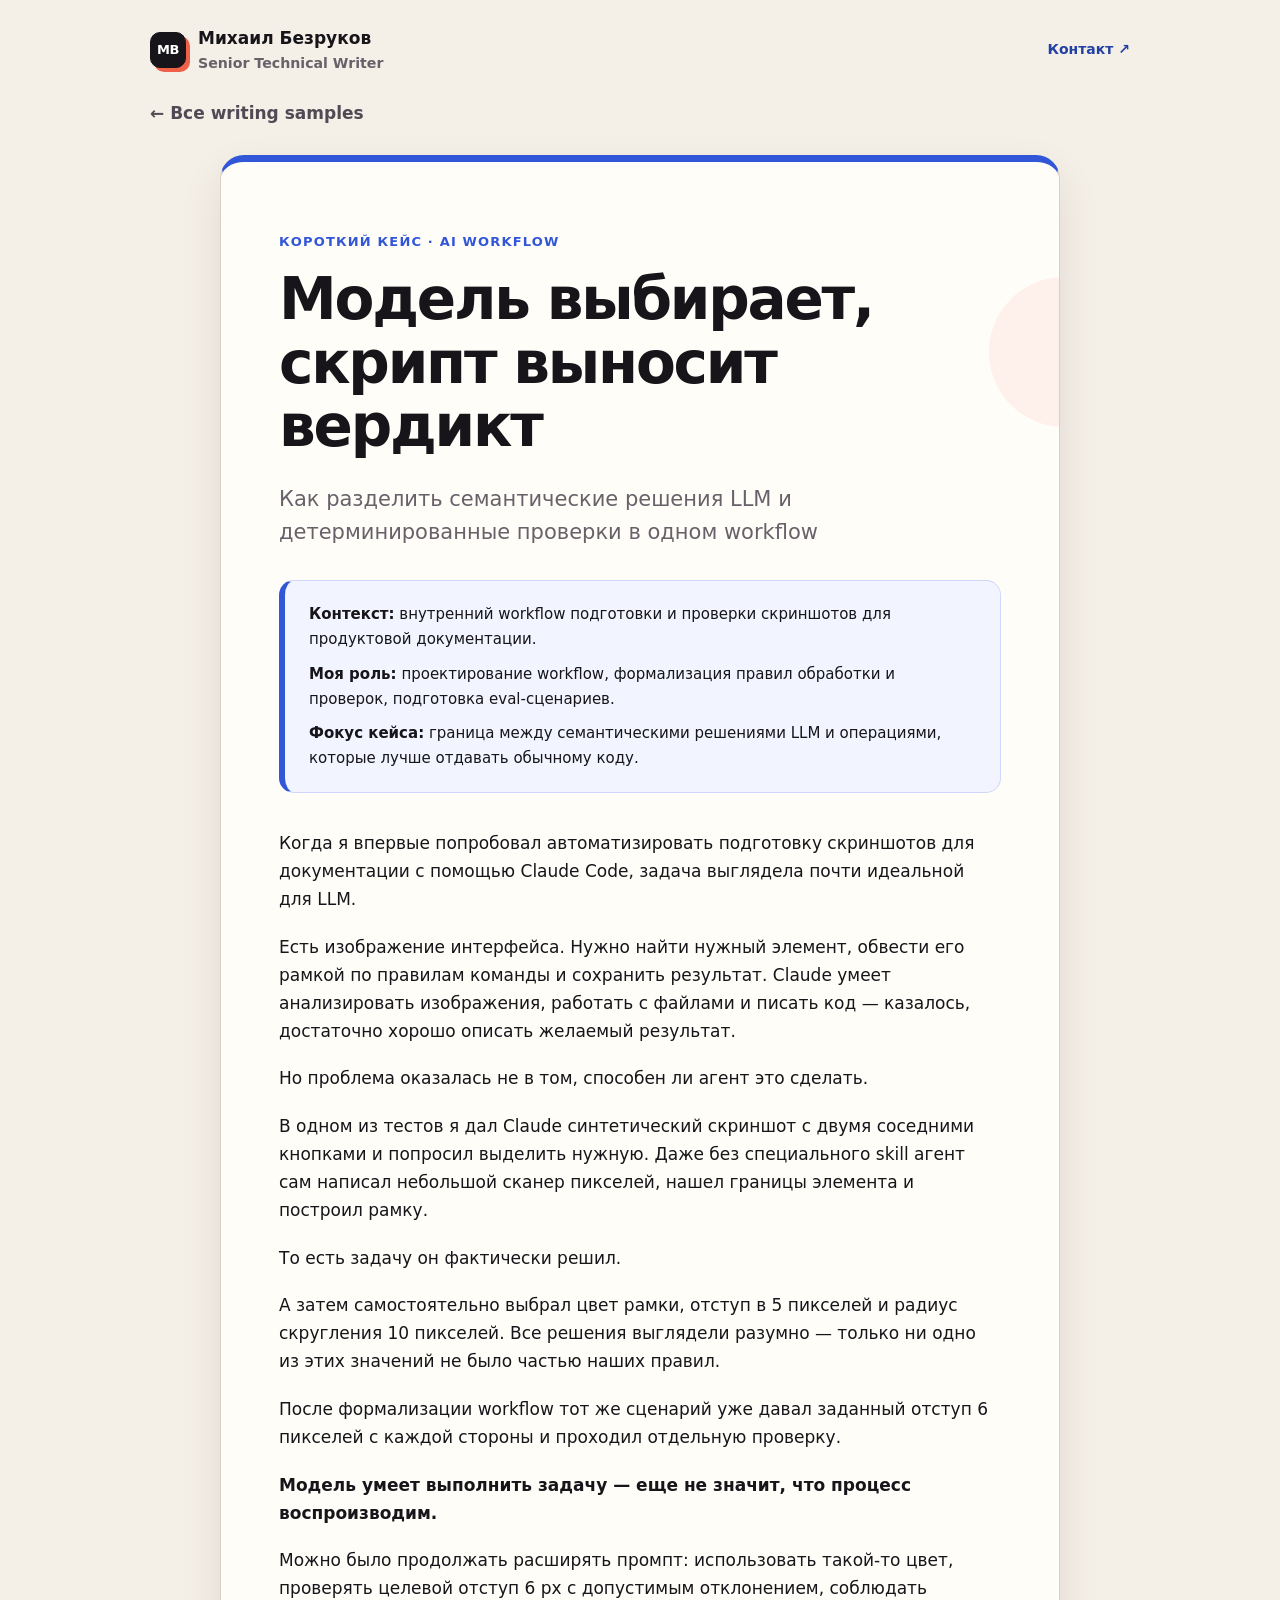
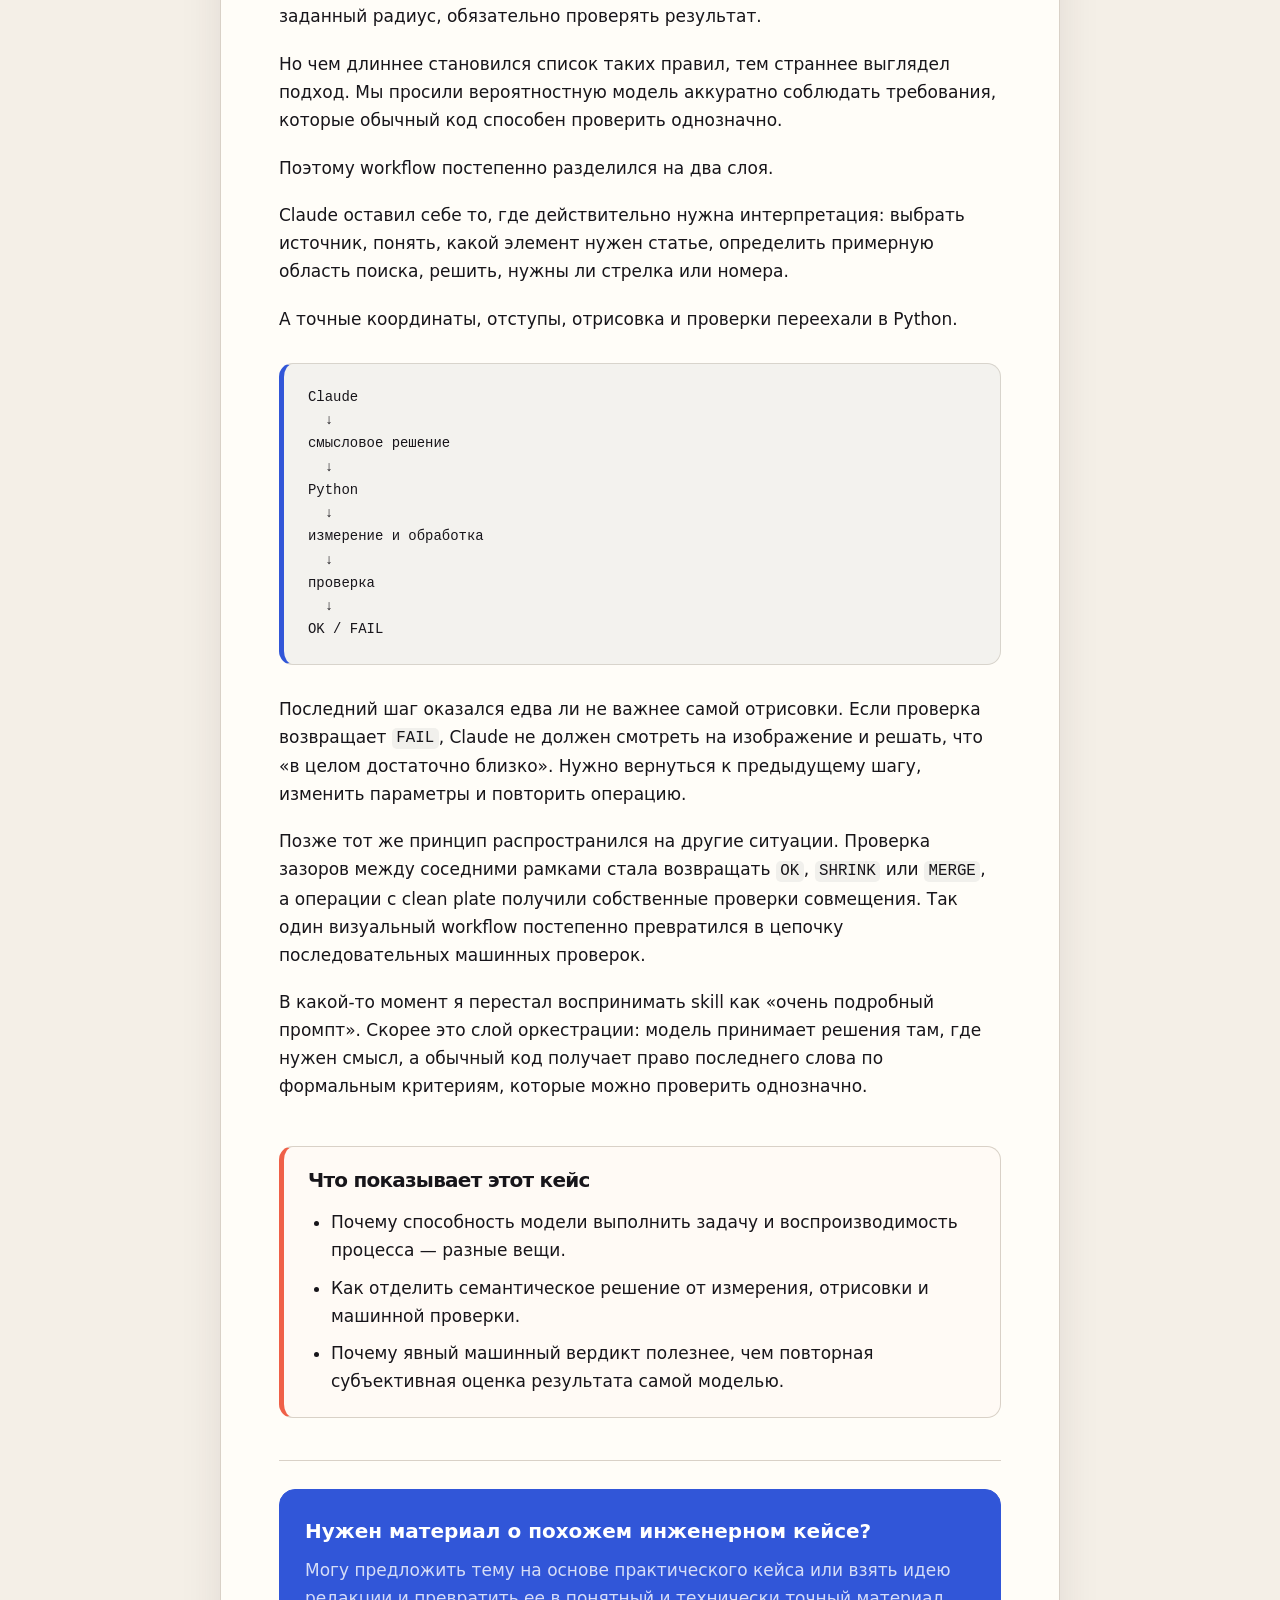
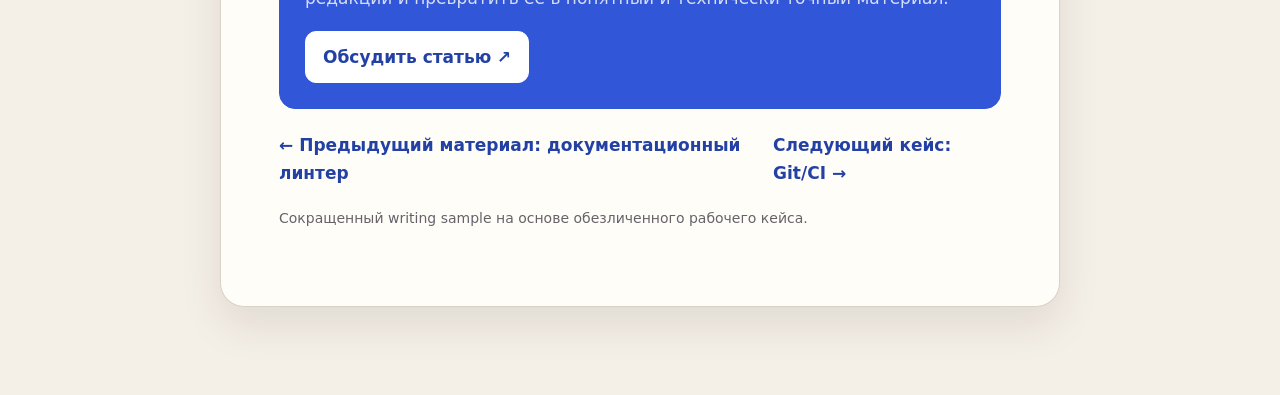
==== commit 8ba5dc01: "Replace ё with е in samples/ai-workflow.html" ====
--- a/samples/ai-workflow.html
+++ b/samples/ai-workflow.html
@@ -47,7 +47,7 @@
 
     <p>Но проблема оказалась не в том, способен ли агент это сделать.</p>
 
-    <p>В одном из тестов я дал Claude синтетический скриншот с двумя соседними кнопками и попросил выделить нужную. Даже без специального skill агент сам написал небольшой сканер пикселей, нашёл границы элемента и построил рамку.</p>
+    <p>В одном из тестов я дал Claude синтетический скриншот с двумя соседними кнопками и попросил выделить нужную. Даже без специального skill агент сам написал небольшой сканер пикселей, нашел границы элемента и построил рамку.</p>
 
     <p>То есть задачу он фактически решил.</p>
 
@@ -55,7 +55,7 @@
 
     <p>После формализации workflow тот же сценарий уже давал заданный отступ 6 пикселей с каждой стороны и проходил отдельную проверку.</p>
 
-    <p><strong>Модель умеет выполнить задачу — ещё не значит, что процесс воспроизводим.</strong></p>
+    <p><strong>Модель умеет выполнить задачу — еще не значит, что процесс воспроизводим.</strong></p>
 
     <p>Можно было продолжать расширять промпт: использовать такой-то цвет, проверять целевой отступ 6 px с допустимым отклонением, соблюдать заданный радиус, обязательно проверять результат.</p>
 
@@ -97,14 +97,14 @@
     <div class="article-footer">
       <div class="article-footer-cta">
         <strong>Нужен материал о похожем инженерном кейсе?</strong>
-        <p>Могу предложить тему на основе практического кейса или взять идею редакции и превратить её в понятный и технически точный материал.</p>
+        <p>Могу предложить тему на основе практического кейса или взять идею редакции и превратить ее в понятный и технически точный материал.</p>
         <a class="button" href="https://t.me/el_miguel" target="_blank" rel="noreferrer">Обсудить статью ↗</a>
       </div>
       <div class="article-next">
         <a href="docs-linter.html">← Предыдущий материал: документационный линтер</a>
         <a href="updated-date.html">Следующий кейс: Git/CI →</a>
       </div>
-      <p class="meta">Сокращённый writing sample на основе обезличенного рабочего кейса.</p>
+      <p class="meta">Сокращенный writing sample на основе обезличенного рабочего кейса.</p>
     </div>
   </article>
 </body>
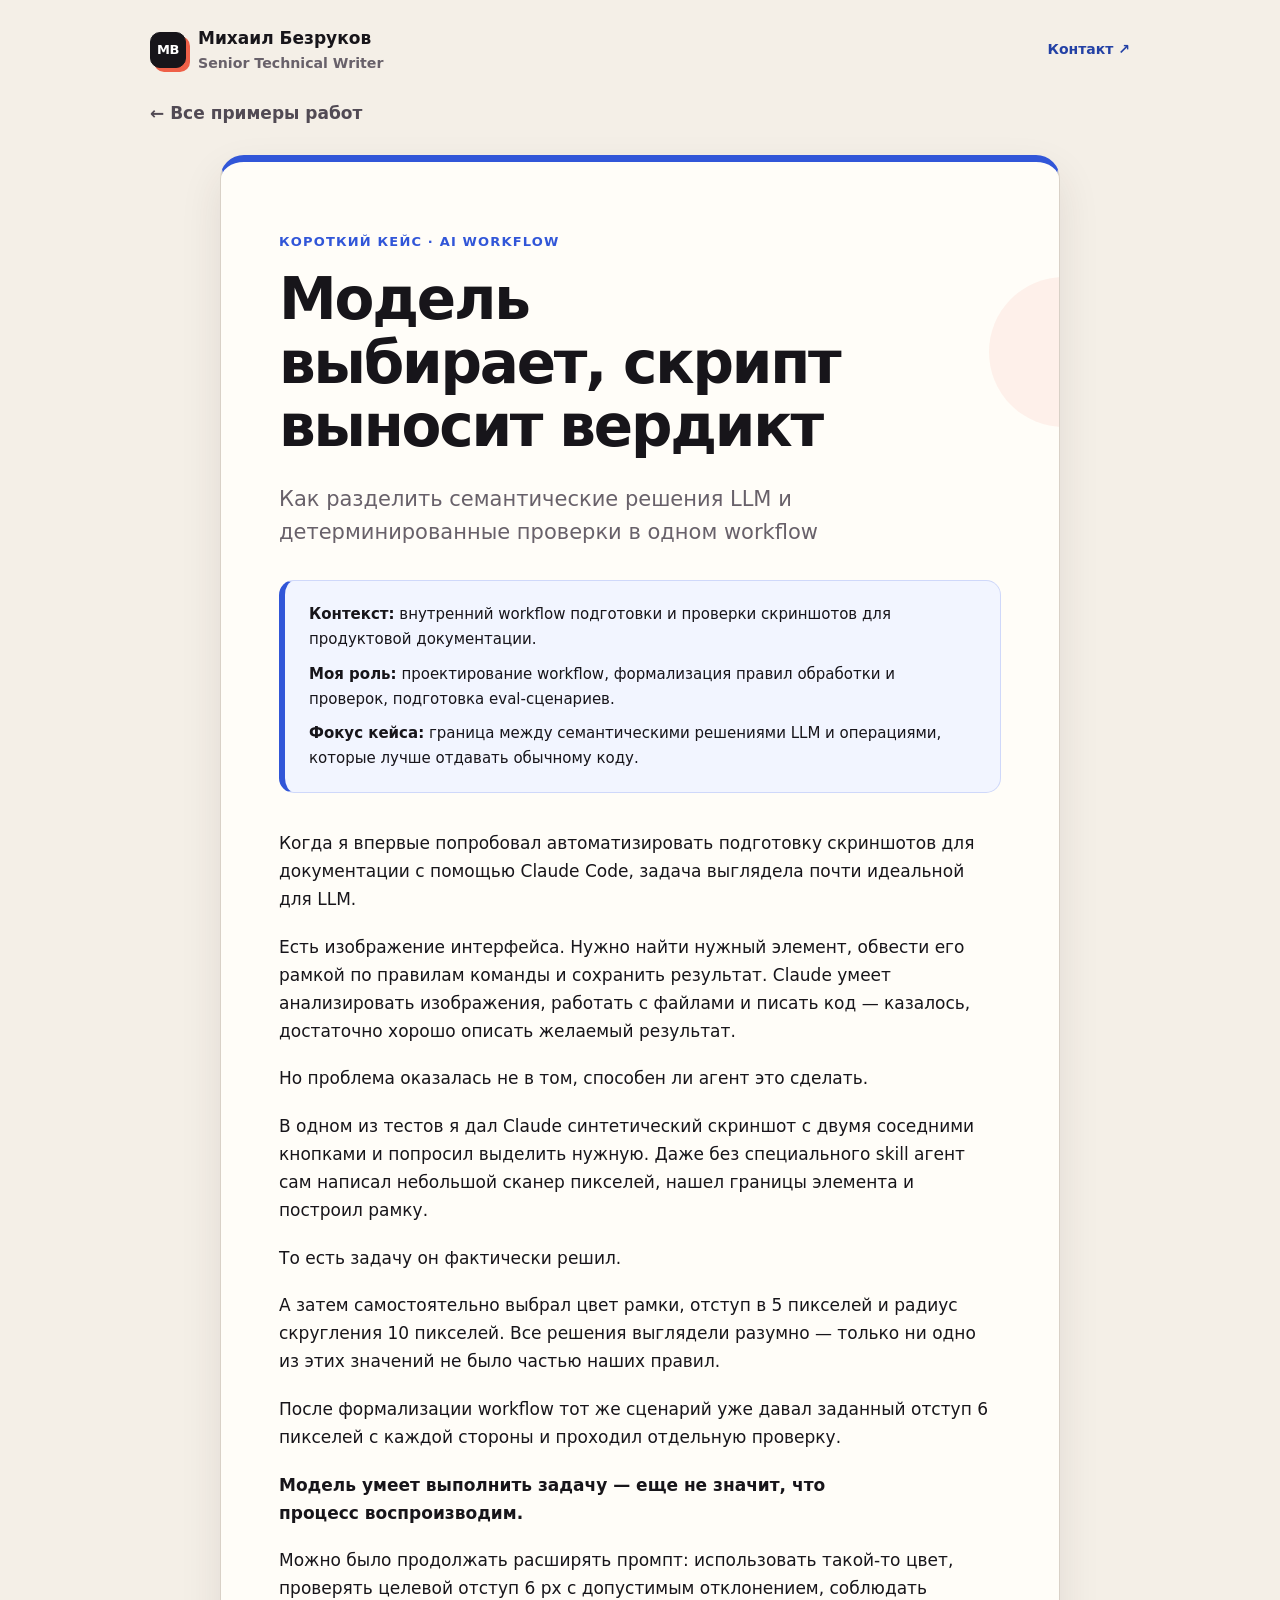
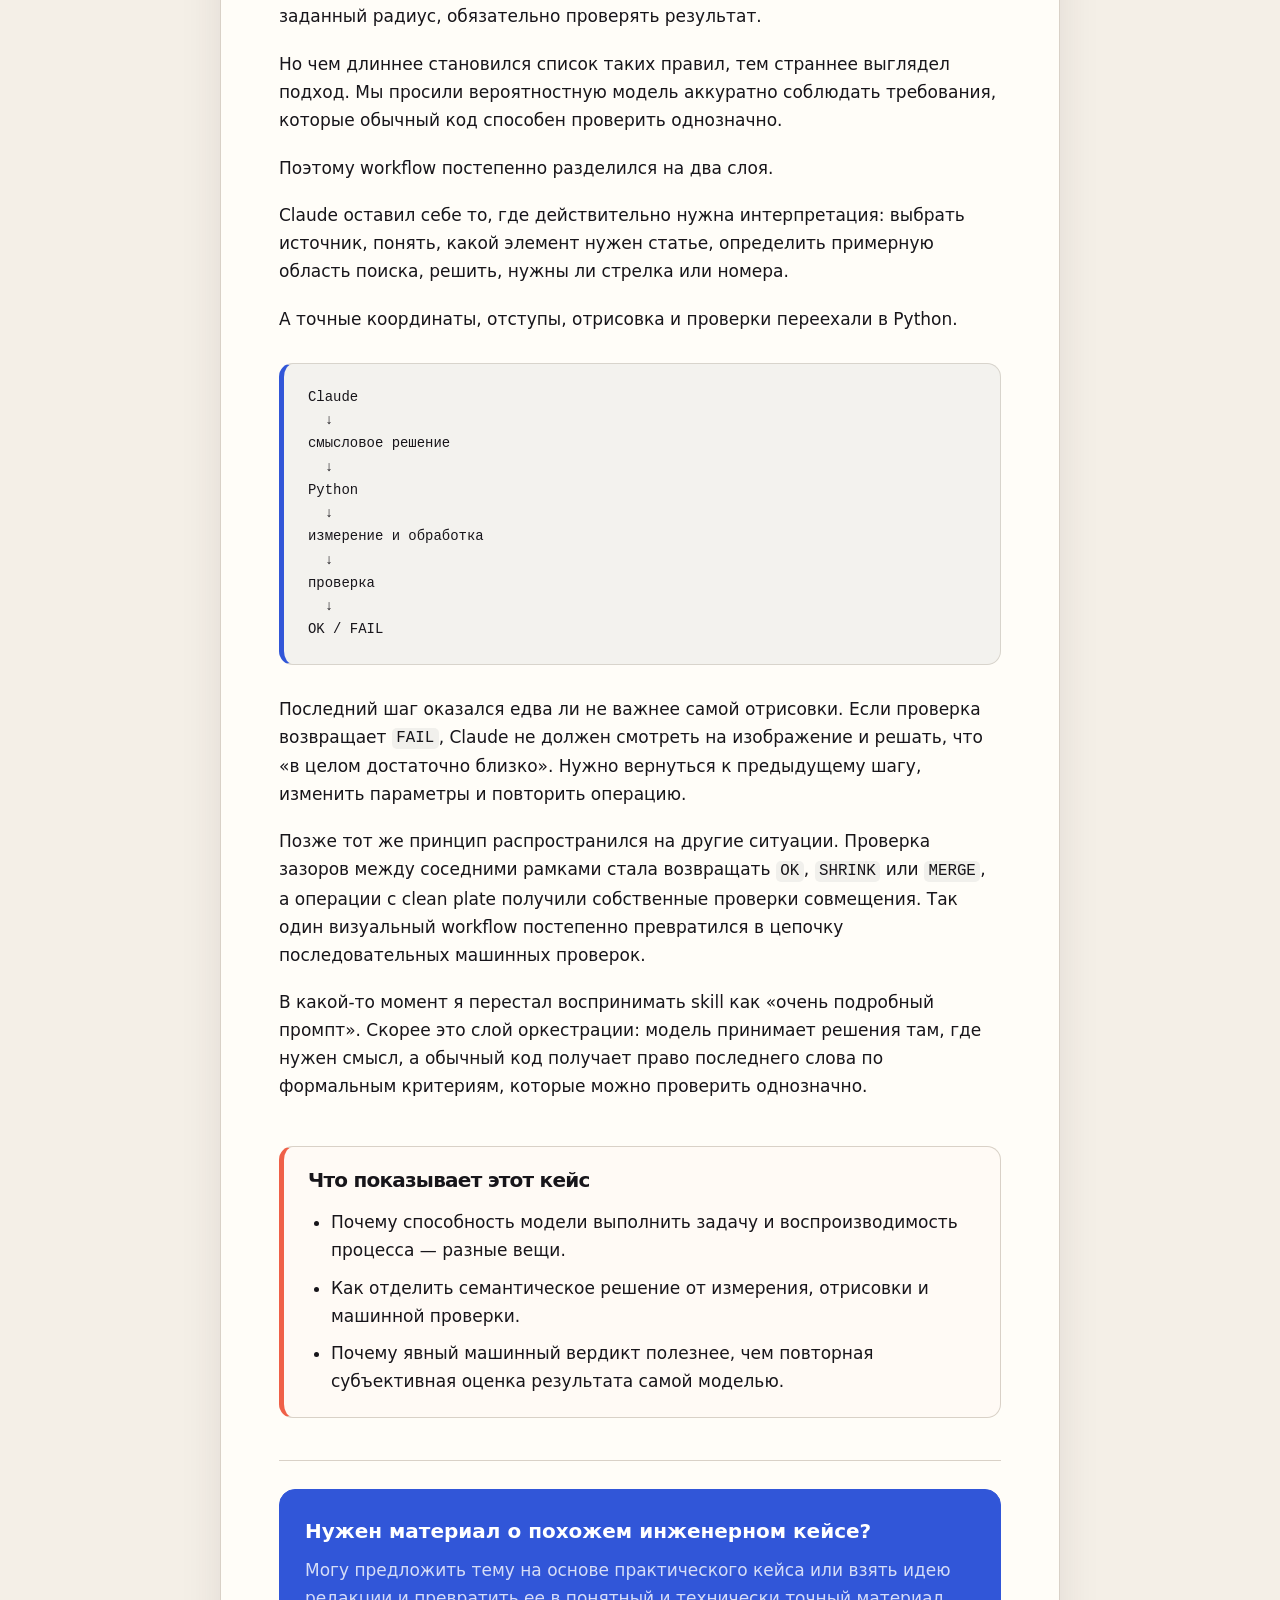
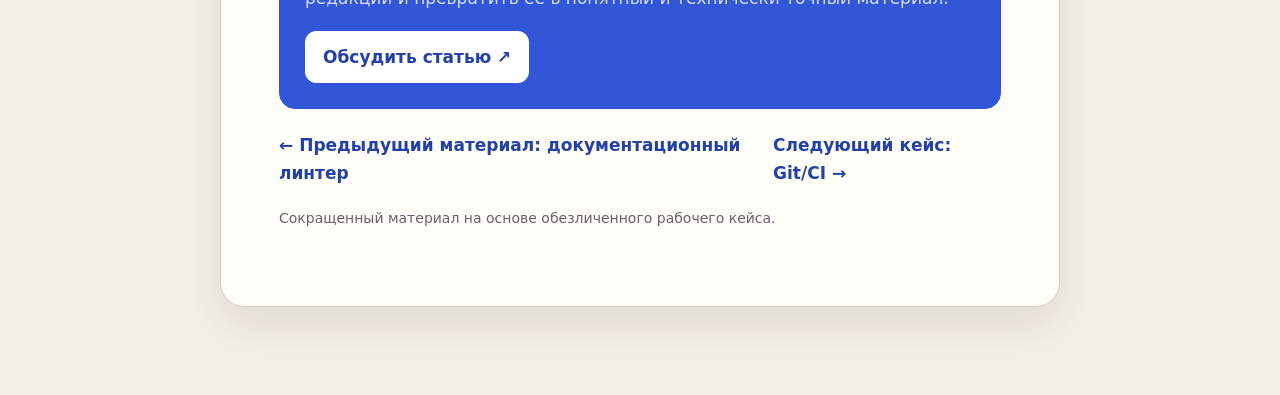
==== commit 84fef13a: "Align AI case navigation and typography" ====
--- a/samples/ai-workflow.html
+++ b/samples/ai-workflow.html
@@ -14,7 +14,7 @@
   <meta name="twitter:card" content="summary">
   <title>Модель выбирает, скрипт выносит вердикт — Михаил Безруков</title>
   <link rel="canonical" href="https://mikhail-bezrukov-tw.github.io/technical-writing-samples-ru/samples/ai-workflow.html">
-  <link rel="stylesheet" href="../styles.css">
+  <link rel="stylesheet" href="../styles.css?v=20261003-1">
 </head>
 <body>
   <div class="article-shell">
@@ -26,7 +26,7 @@
       <a class="article-contact" href="https://t.me/el_miguel" target="_blank" rel="noreferrer">Контакт ↗</a>
     </header>
     <div class="article-top">
-      <a class="back" href="../index.html#samples">← Все writing samples</a>
+      <a class="back" href="../index.html#samples">← Все примеры работ</a>
     </div>
   </div>
 
@@ -97,14 +97,14 @@
     <div class="article-footer">
       <div class="article-footer-cta">
         <strong>Нужен материал о похожем инженерном кейсе?</strong>
-        <p>Могу предложить тему на основе практического кейса или взять идею редакции и превратить ее в понятный и технически точный материал.</p>
+        <p>Могу предложить тему на&nbsp;основе практического кейса или взять идею редакции и превратить ее в понятный и технически точный материал.</p>
         <a class="button" href="https://t.me/el_miguel" target="_blank" rel="noreferrer">Обсудить статью ↗</a>
       </div>
       <div class="article-next">
         <a href="docs-linter.html">← Предыдущий материал: документационный линтер</a>
         <a href="updated-date.html">Следующий кейс: Git/CI →</a>
       </div>
-      <p class="meta">Сокращенный writing sample на основе обезличенного рабочего кейса.</p>
+      <p class="meta">Сокращенный материал на основе обезличенного рабочего кейса.</p>
     </div>
   </article>
 </body>
--- a/styles.css
+++ b/styles.css
@@ -124,20 +124,12 @@
   place-items: center;
   width: 42px;
   height: 42px;
-  border: 1px solid var(--text);
+  border: 1px solid var(--coral);
   border-radius: 11px;
-  background: var(--text);
-  color: #fff;
-  text-decoration: none;
+  background: rgba(255, 233, 227, .34);
+  color: var(--accent);
   font-weight: 850;
   letter-spacing: -0.04em;
-  box-shadow: 5px 5px 0 var(--coral);
-  transition: transform .15s ease, box-shadow .15s ease;
-}
-
-.brand:hover {
-  transform: translate(-1px, -1px);
-  box-shadow: 7px 7px 0 var(--coral);
 }
 
 .nav-links {
@@ -184,25 +176,32 @@
   text-transform: uppercase;
 }
 
-.hero .eyebrow::before {
-  content: "●";
-  margin-right: 9px;
+.eyebrow-dot {
   color: var(--coral);
-  font-size: .72em;
-  vertical-align: 1px;
-}
+}
+
 
 h1,
 h2,
 h3 {
   line-height: 1.1;
   letter-spacing: -0.038em;
+  text-wrap: balance;
+}
+
+p,
+li {
+  text-wrap: pretty;
 }
 
 h1 {
   margin: 0;
   font-size: clamp(48px, 7vw, 82px);
   font-weight: 820;
+}
+
+.hero h1 {
+  font-size: clamp(40px, 5.8vw, 68px);
 }
 
 .role {
@@ -343,7 +342,7 @@
   max-width: 560px;
   margin: 0;
   color: var(--muted-dark);
-  text-align: right;
+  text-align: left;
 }
 
 .about {
@@ -1088,6 +1087,10 @@
     font-size: clamp(44px, 14vw, 62px);
   }
 
+  .hero h1 {
+    font-size: clamp(38px, 11.5vw, 52px);
+  }
+
   .role {
     font-size: 25px;
   }
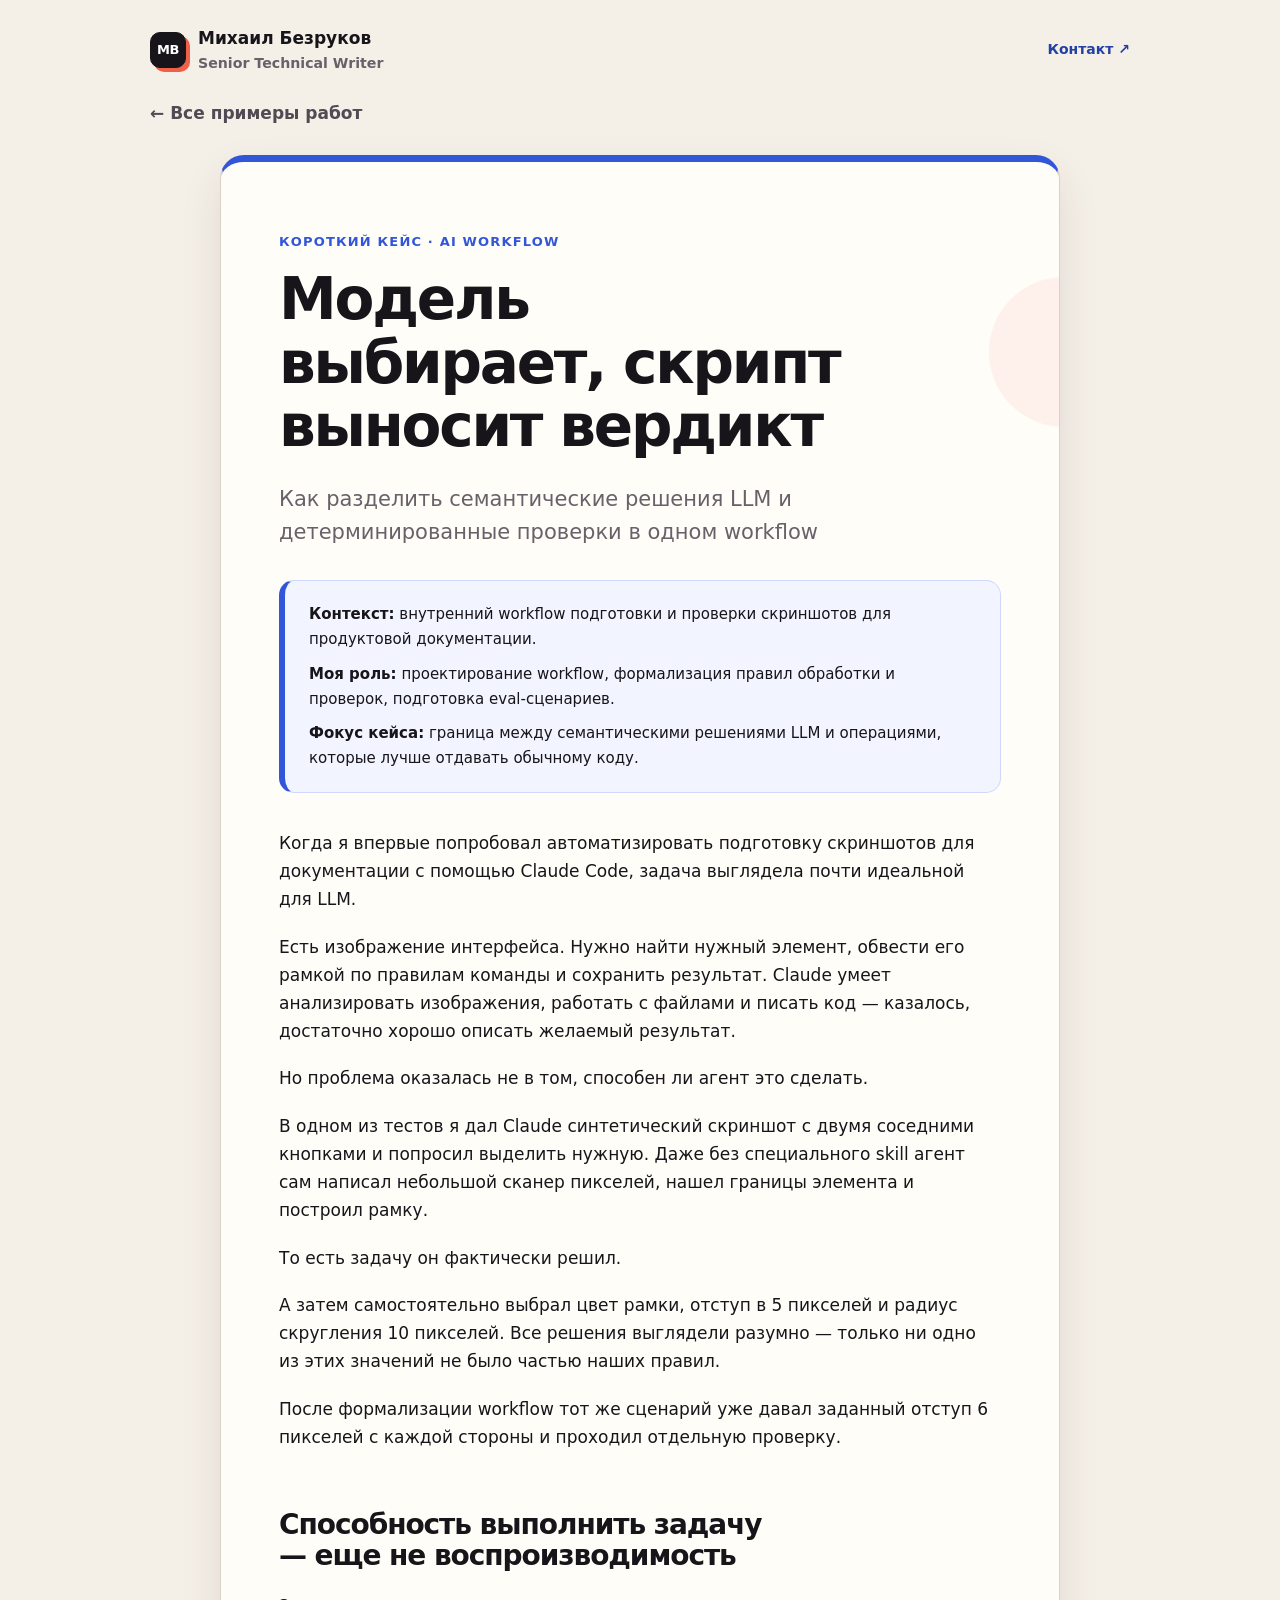
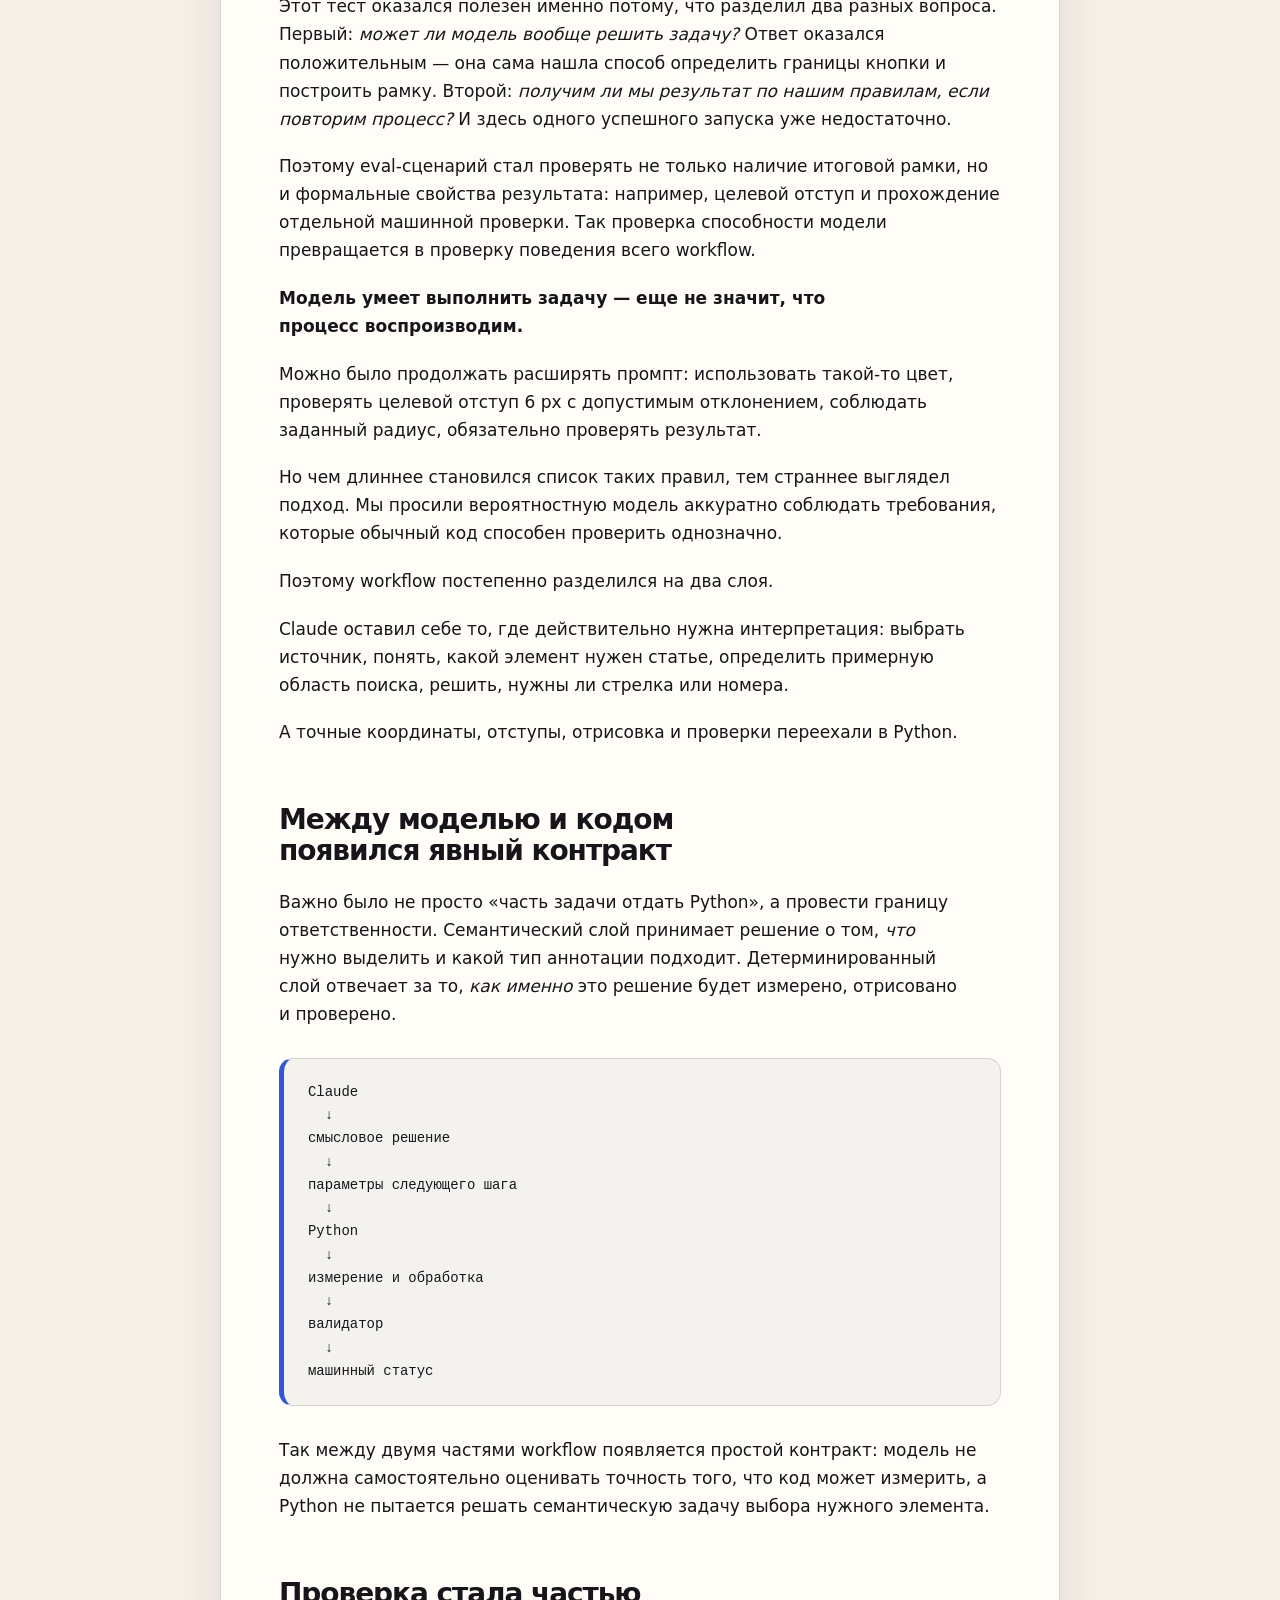
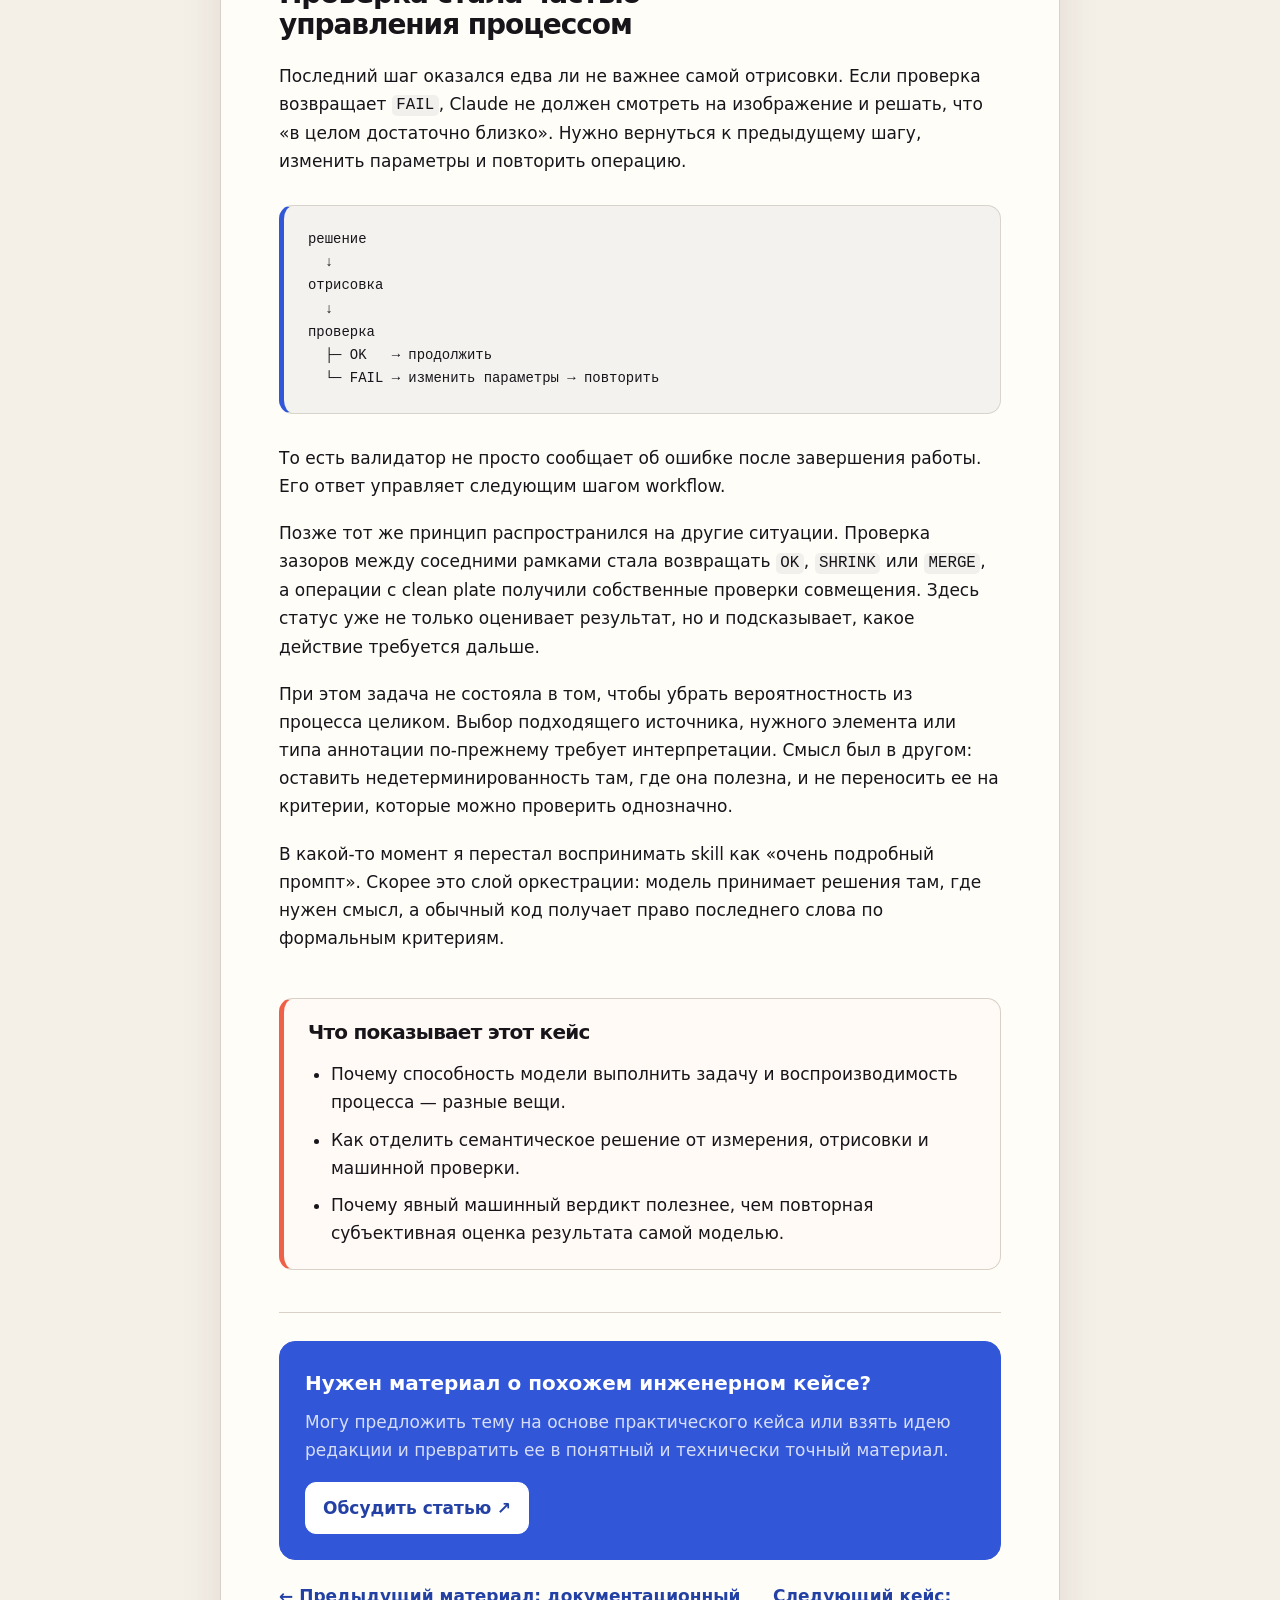
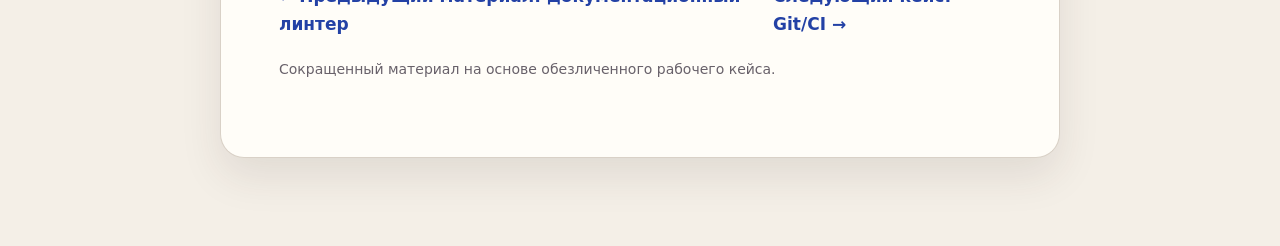
==== commit 868b5522: "Deepen AI workflow case study" ====
--- a/samples/ai-workflow.html
+++ b/samples/ai-workflow.html
@@ -55,6 +55,12 @@
 
     <p>После формализации workflow тот же сценарий уже давал заданный отступ 6 пикселей с каждой стороны и проходил отдельную проверку.</p>
 
+    <h2>Способность выполнить задачу — еще не воспроизводимость</h2>
+
+    <p>Этот тест оказался полезен именно потому, что разделил два разных вопроса. Первый: <em>может ли модель вообще решить задачу?</em> Ответ оказался положительным — она сама нашла способ определить границы кнопки и построить рамку. Второй: <em>получим ли мы результат по нашим правилам, если повторим процесс?</em> И здесь одного успешного запуска уже недостаточно.</p>
+
+    <p>Поэтому eval-сценарий стал проверять не только наличие итоговой рамки, но и формальные свойства результата: например, целевой отступ и прохождение отдельной машинной проверки. Так проверка способности модели превращается в проверку поведения всего workflow.</p>
+
     <p><strong>Модель умеет выполнить задачу — еще не значит, что процесс воспроизводим.</strong></p>
 
     <p>Можно было продолжать расширять промпт: использовать такой-то цвет, проверять целевой отступ 6 px с допустимым отклонением, соблюдать заданный радиус, обязательно проверять результат.</p>
@@ -67,23 +73,45 @@
 
     <p>А точные координаты, отступы, отрисовка и проверки переехали в Python.</p>
 
+    <h2>Между моделью и кодом появился явный контракт</h2>
+
+    <p>Важно было не просто «часть задачи отдать Python», а провести границу ответственности. Семантический слой принимает решение о том, <em>что</em> нужно выделить и какой тип аннотации подходит. Детерминированный слой отвечает за то, <em>как именно</em> это решение будет измерено, отрисовано и проверено.</p>
+
 <pre><code>Claude
   ↓
 смысловое решение
+  ↓
+параметры следующего шага
   ↓
 Python
   ↓
 измерение и обработка
   ↓
-проверка
+валидатор
   ↓
-OK / FAIL</code></pre>
+машинный статус</code></pre>
+
+    <p>Так между двумя частями workflow появляется простой контракт: модель не должна самостоятельно оценивать точность того, что код может измерить, а Python не пытается решать семантическую задачу выбора нужного элемента.</p>
+
+    <h2>Проверка стала частью управления процессом</h2>
 
     <p>Последний шаг оказался едва ли не важнее самой отрисовки. Если проверка возвращает <code>FAIL</code>, Claude не должен смотреть на изображение и решать, что «в целом достаточно близко». Нужно вернуться к предыдущему шагу, изменить параметры и повторить операцию.</p>
 
-    <p>Позже тот же принцип распространился на другие ситуации. Проверка зазоров между соседними рамками стала возвращать <code>OK</code>, <code>SHRINK</code> или <code>MERGE</code>, а операции с clean plate получили собственные проверки совмещения. Так один визуальный workflow постепенно превратился в цепочку последовательных машинных проверок.</p>
+<pre><code>решение
+  ↓
+отрисовка
+  ↓
+проверка
+  ├─ OK   → продолжить
+  └─ FAIL → изменить параметры → повторить</code></pre>
 
-    <p>В какой-то момент я перестал воспринимать skill как «очень подробный промпт». Скорее это слой оркестрации: модель принимает решения там, где нужен смысл, а обычный код получает право последнего слова по формальным критериям, которые можно проверить однозначно.</p>
+    <p>То есть валидатор не просто сообщает об ошибке после завершения работы. Его ответ управляет следующим шагом workflow.</p>
+
+    <p>Позже тот же принцип распространился на другие ситуации. Проверка зазоров между соседними рамками стала возвращать <code>OK</code>, <code>SHRINK</code> или <code>MERGE</code>, а операции с clean plate получили собственные проверки совмещения. Здесь статус уже не только оценивает результат, но и подсказывает, какое действие требуется дальше.</p>
+
+    <p>При этом задача не состояла в том, чтобы убрать вероятностность из процесса целиком. Выбор подходящего источника, нужного элемента или типа аннотации по-прежнему требует интерпретации. Смысл был в другом: оставить недетерминированность там, где она полезна, и не переносить ее на критерии, которые можно проверить однозначно.</p>
+
+    <p>В какой-то момент я перестал воспринимать skill как «очень подробный промпт». Скорее это слой оркестрации: модель принимает решения там, где нужен смысл, а обычный код получает право последнего слова по формальным критериям.</p>
 
     <div class="sample-note">
       <h2>Что показывает этот кейс</h2>
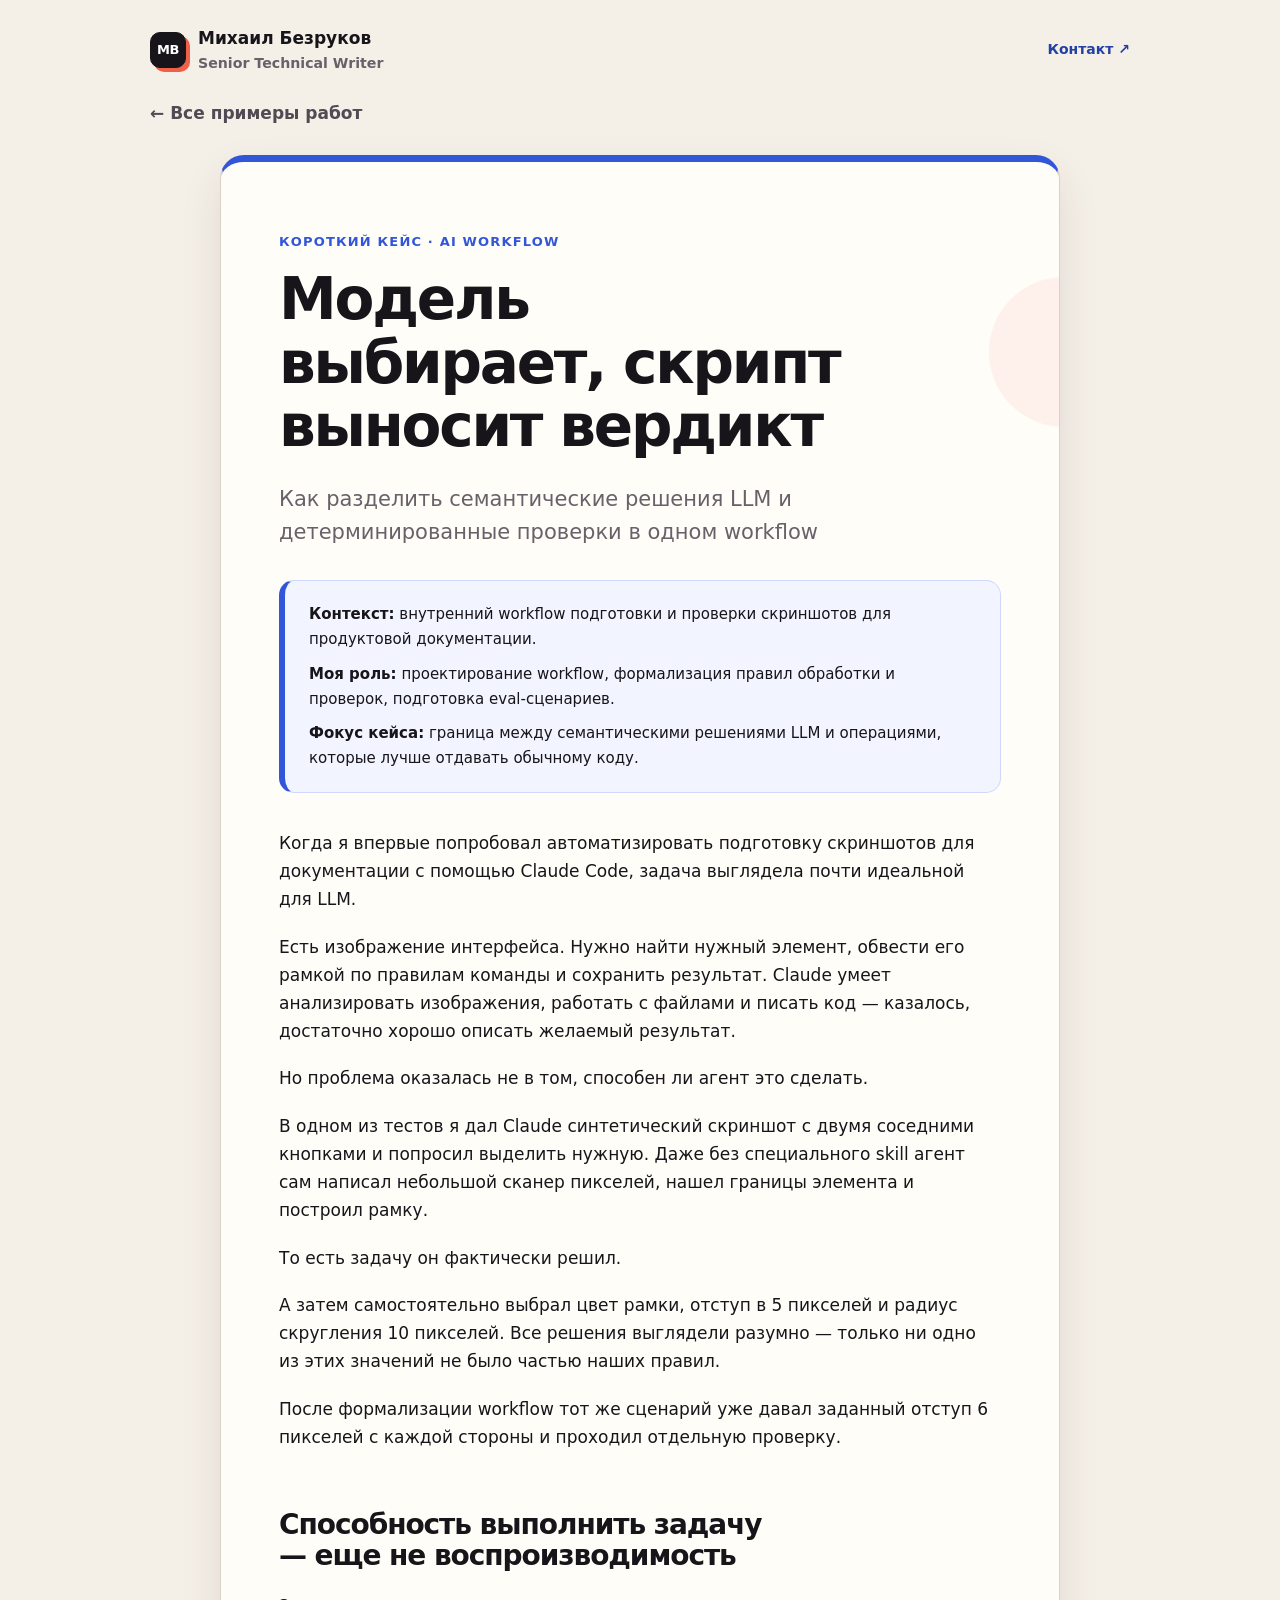
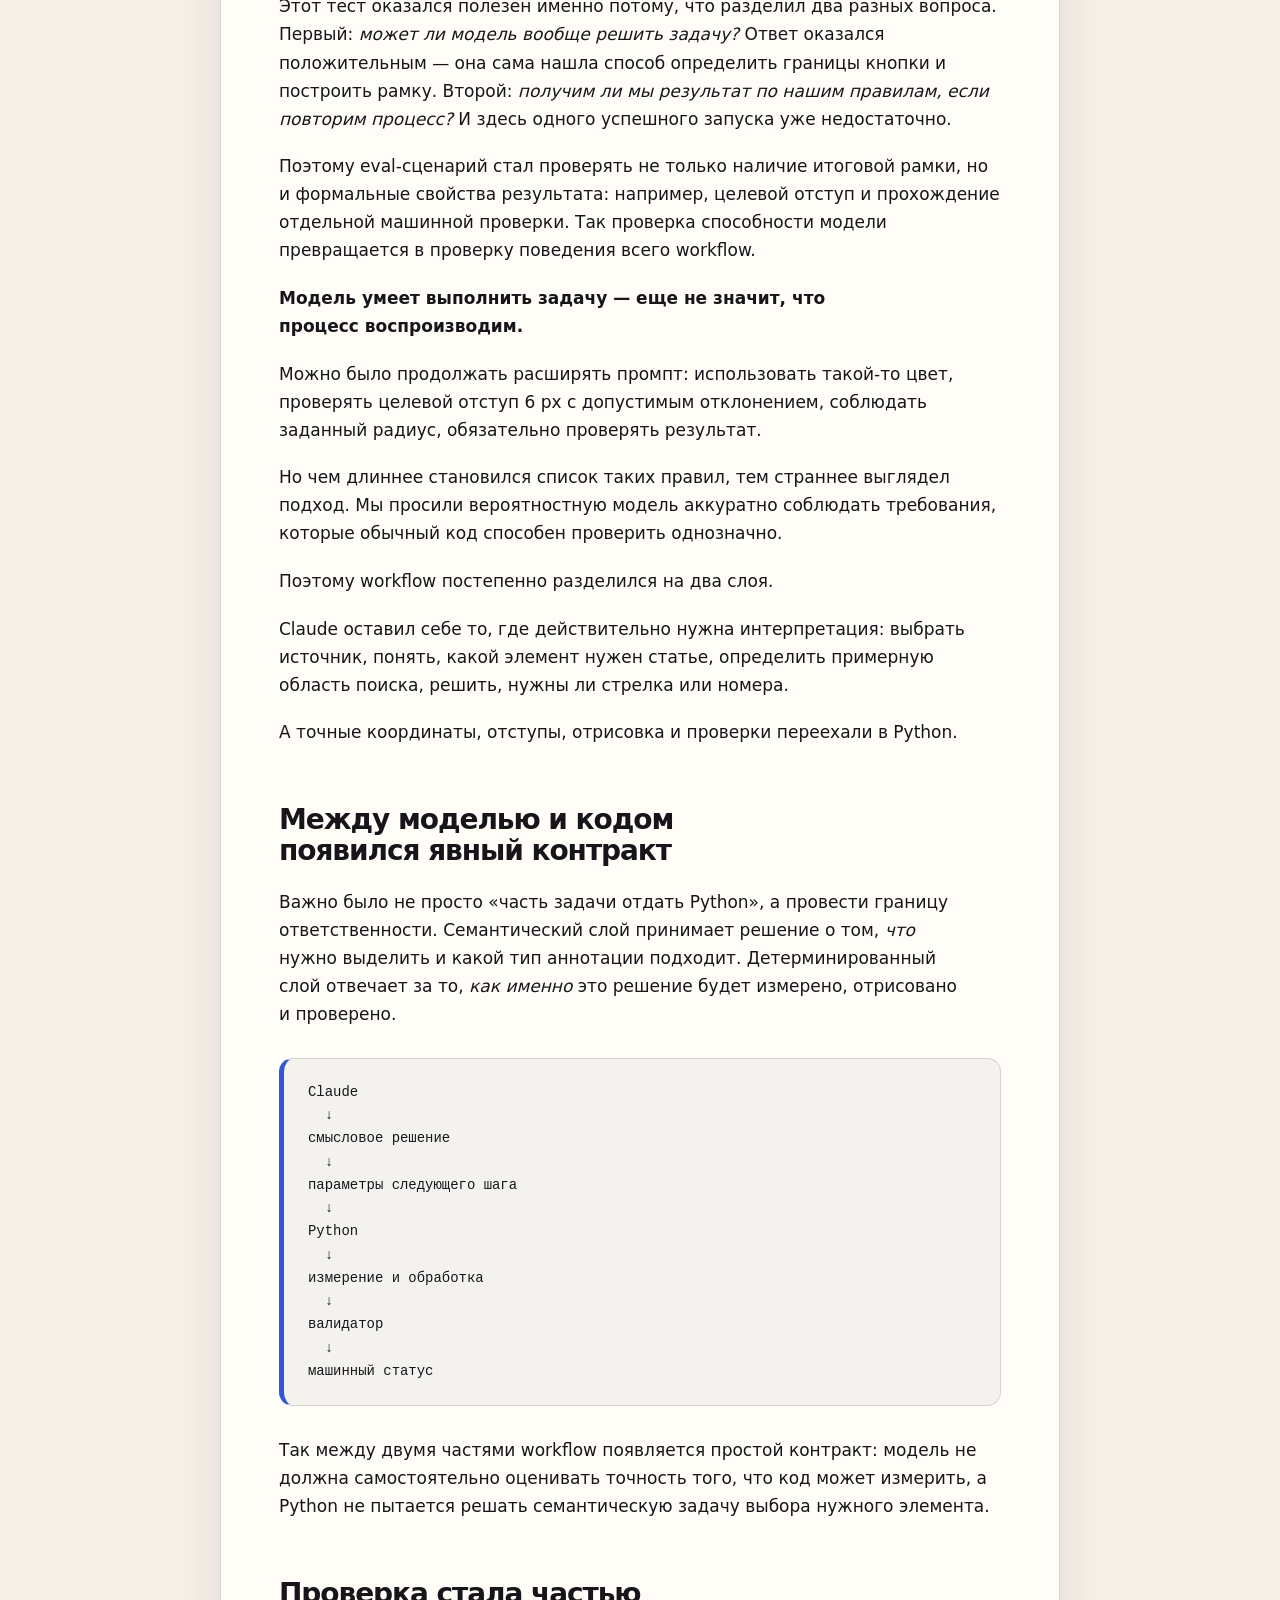
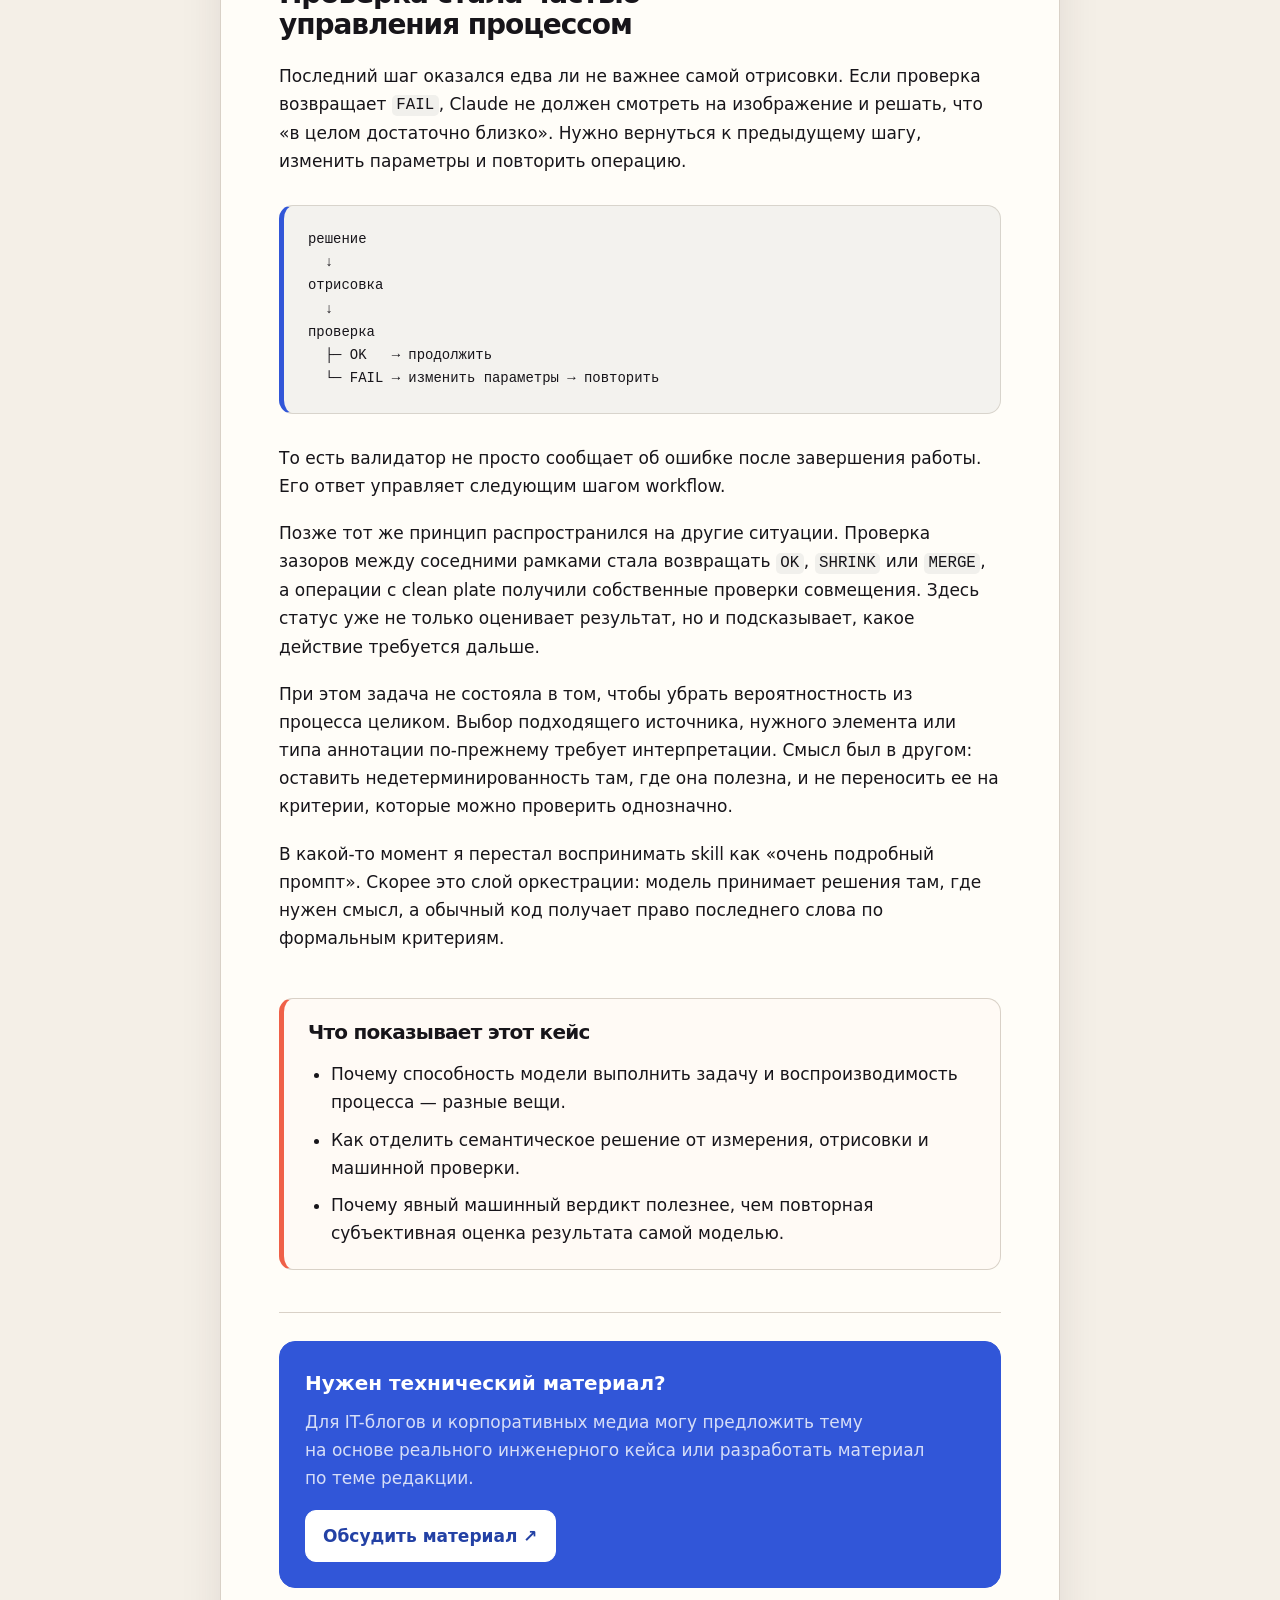
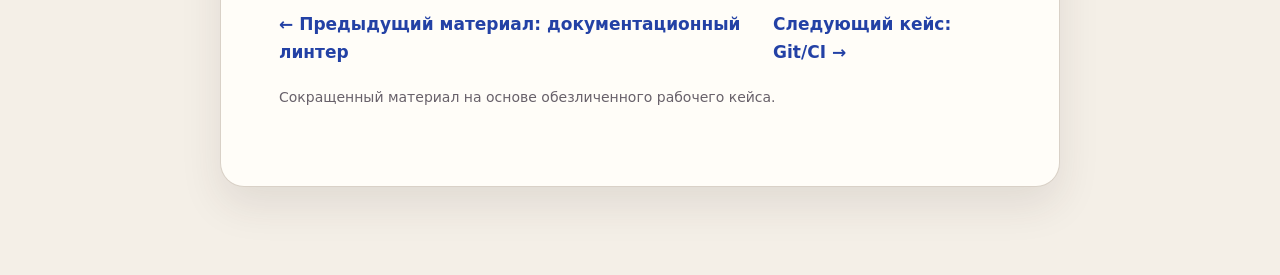
==== commit 4ad925ee: "Unify article contact CTA" ====
--- a/samples/ai-workflow.html
+++ b/samples/ai-workflow.html
@@ -124,9 +124,9 @@
 
     <div class="article-footer">
       <div class="article-footer-cta">
-        <strong>Нужен материал о похожем инженерном кейсе?</strong>
-        <p>Могу предложить тему на&nbsp;основе практического кейса или взять идею редакции и превратить ее в понятный и технически точный материал.</p>
-        <a class="button" href="https://t.me/el_miguel" target="_blank" rel="noreferrer">Обсудить статью ↗</a>
+        <strong>Нужен технический материал?</strong>
+        <p>Для IT-блогов и корпоративных медиа могу предложить тему на&nbsp;основе реального инженерного кейса или разработать материал по&nbsp;теме редакции.</p>
+        <a class="button" href="https://t.me/el_miguel" target="_blank" rel="noreferrer">Обсудить материал ↗</a>
       </div>
       <div class="article-next">
         <a href="docs-linter.html">← Предыдущий материал: документационный линтер</a>
